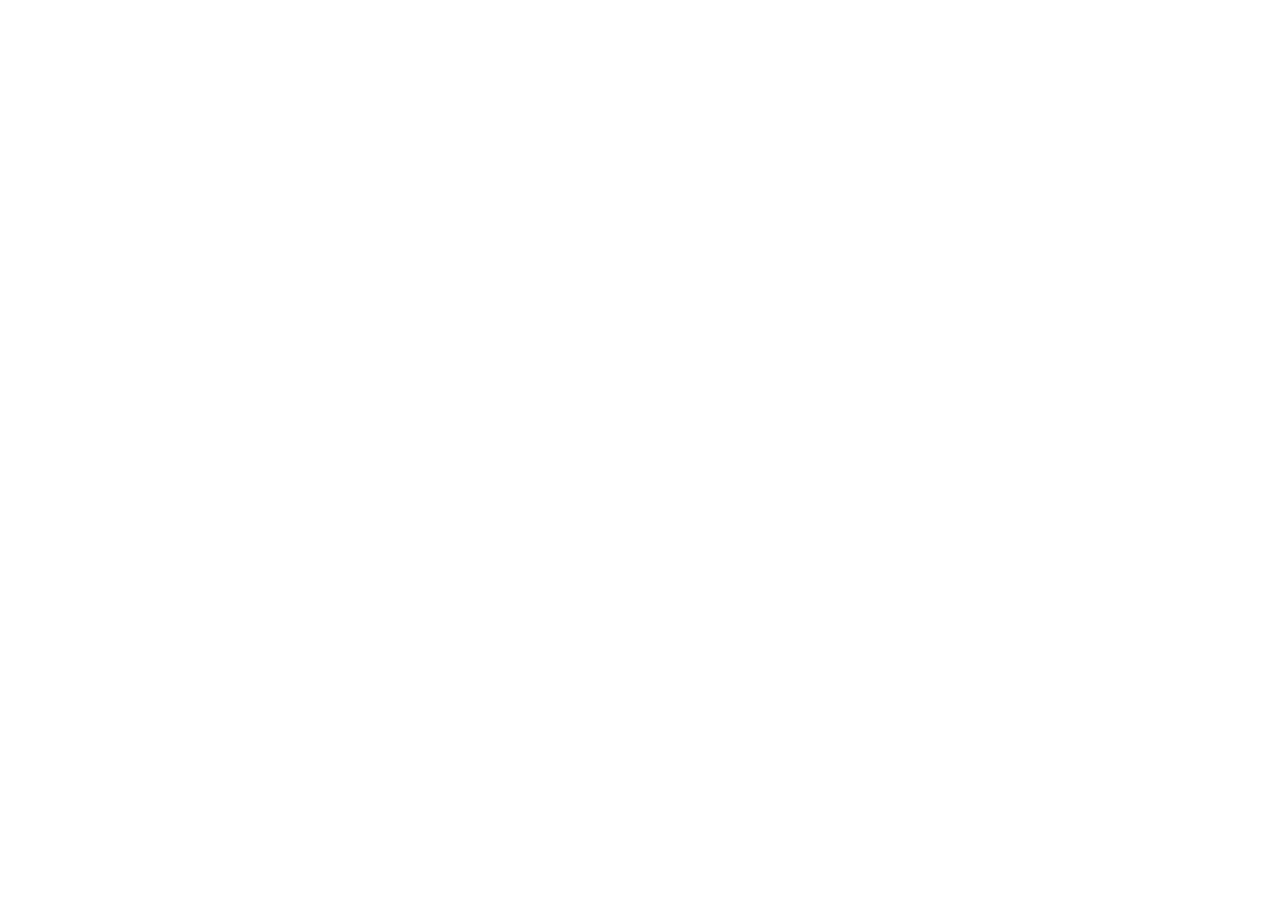
==== about.html @ a8efa4d6 "Init : création du dépôt, arborescence des fichiers et structure HTML de base" ====
<!DOCTYPE html>
<html lang="fr">
    <head>
        <meta charset="UTF-8">
        <meta name="viewport" content="width=device-width, initial-scale=1.0">
        <title>SenegalFutur — A propos</title>
        <!-- Bootstrap 5 via CDN : feuille de style -->
        <link href="https://cdn.jsdelivr.net/npm/bootstrap@5.3.0/dist/css/bootstrap.min.css" rel="stylesheet">
        <link rel="stylesheet" href="css/style.css">
    </head>
    <body>
        <!-- Le contenu de la page sera ajoute ici -->
         
        

        <!-- Bootstrap 5 via CDN : script JavaScript -->
        <script src="https://cdn.jsdelivr.net/npm/bootstrap@5.3.0/dist/js/bootstrap.bundle.min.js"></script>
        <!-- Script JavaScript -->
        <script src="js/main.js"></script>
    </body>
</html>
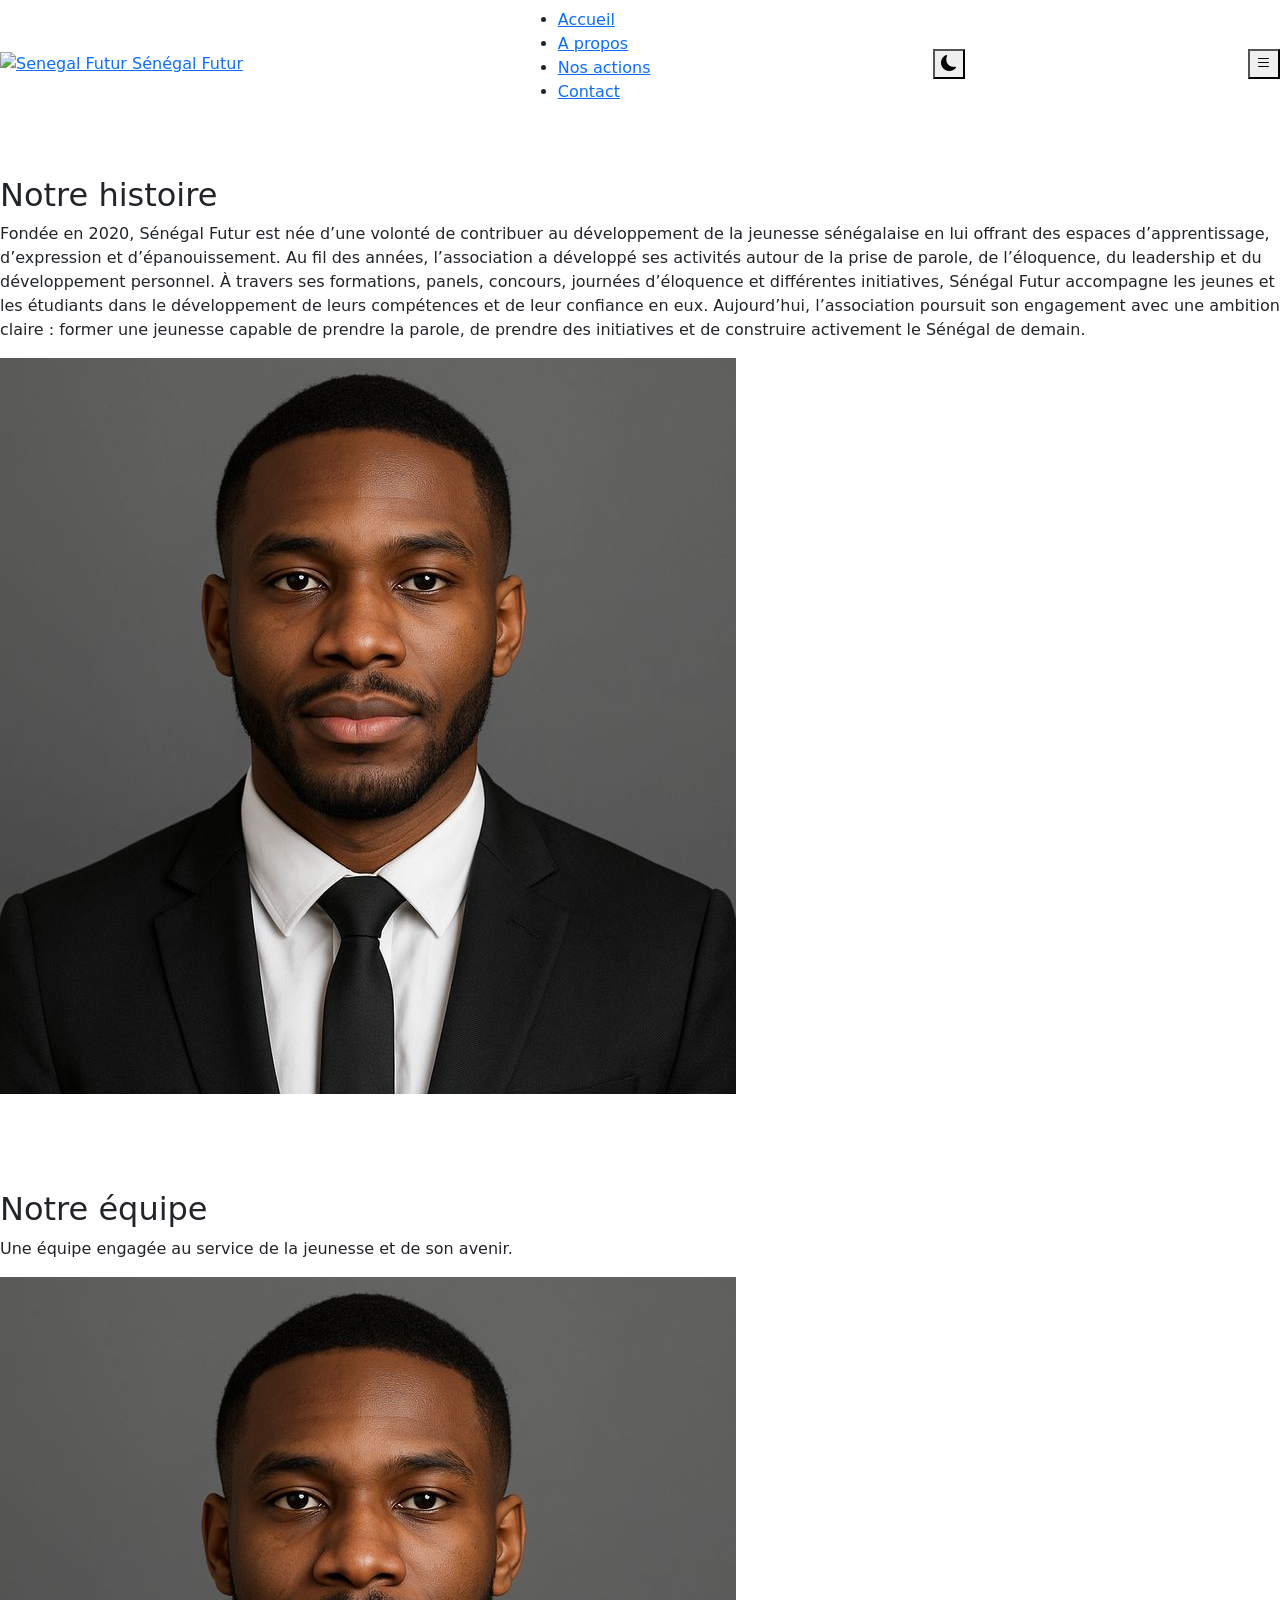
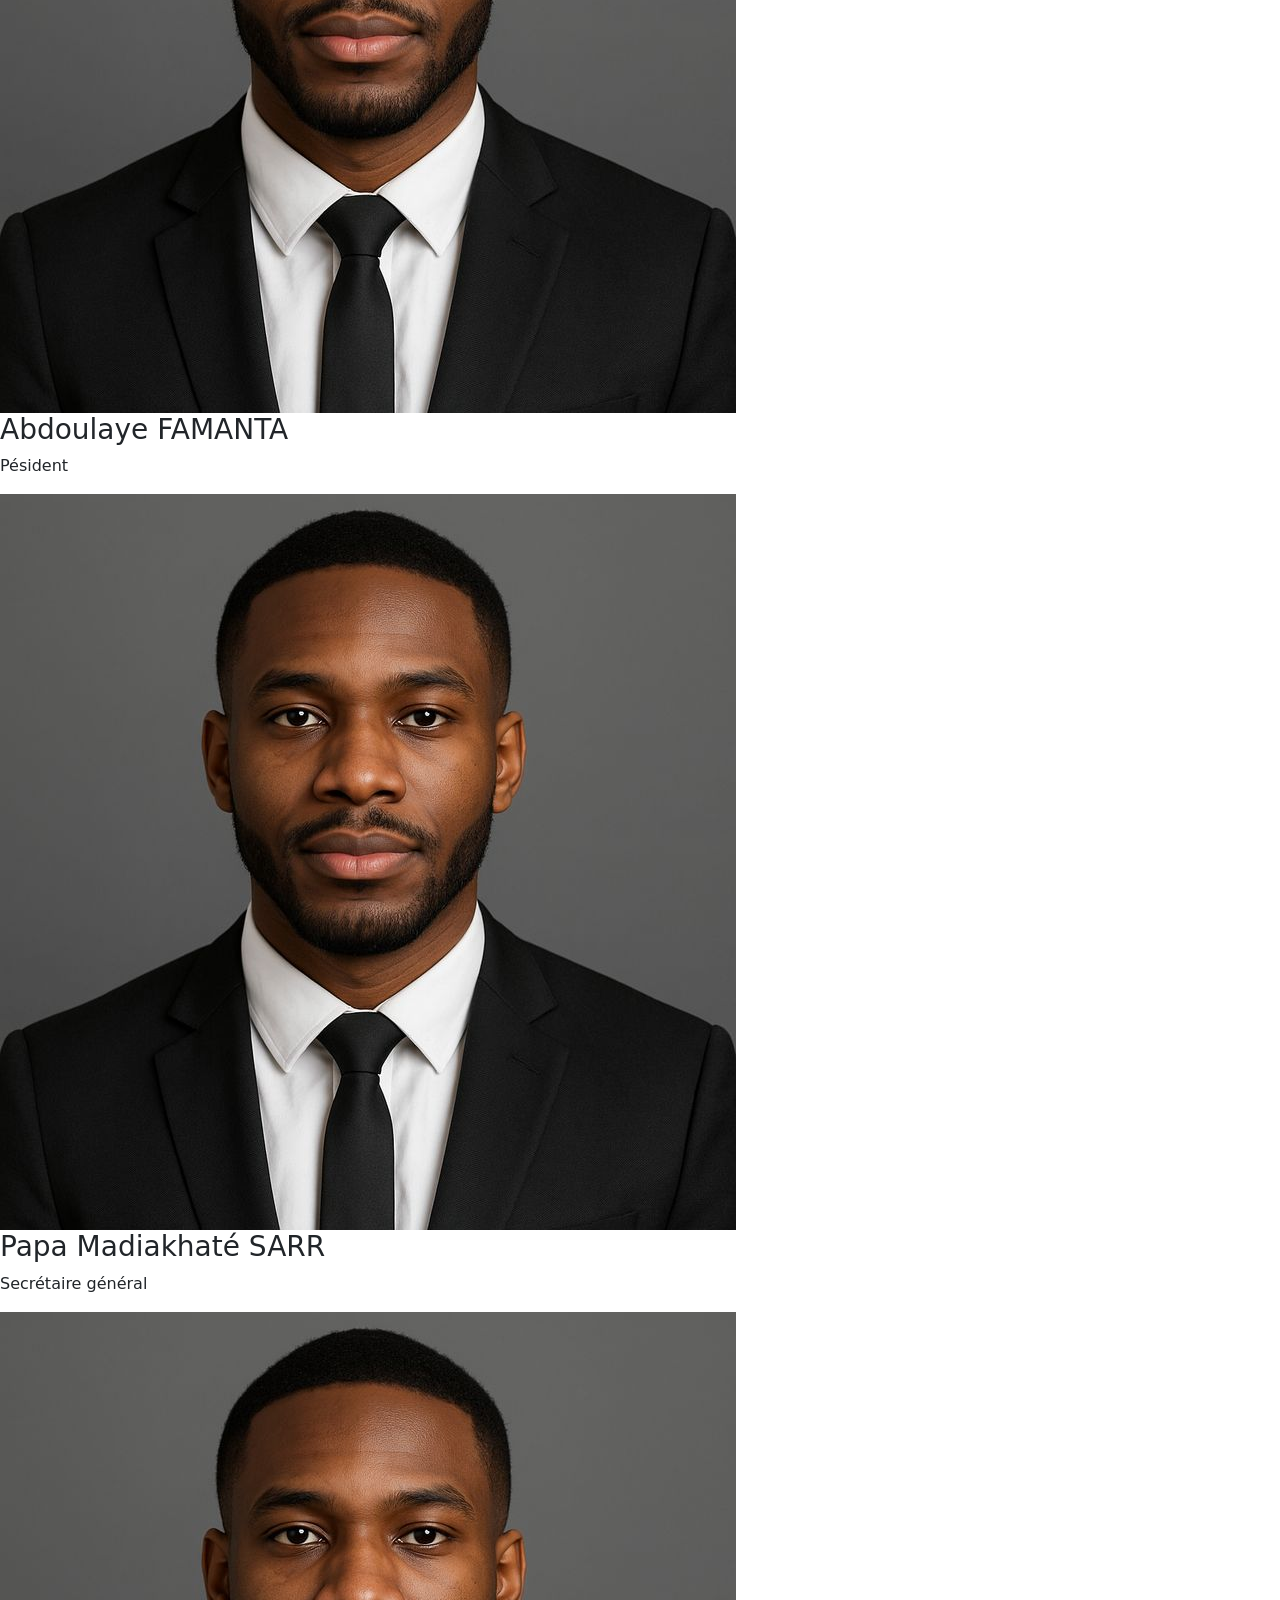
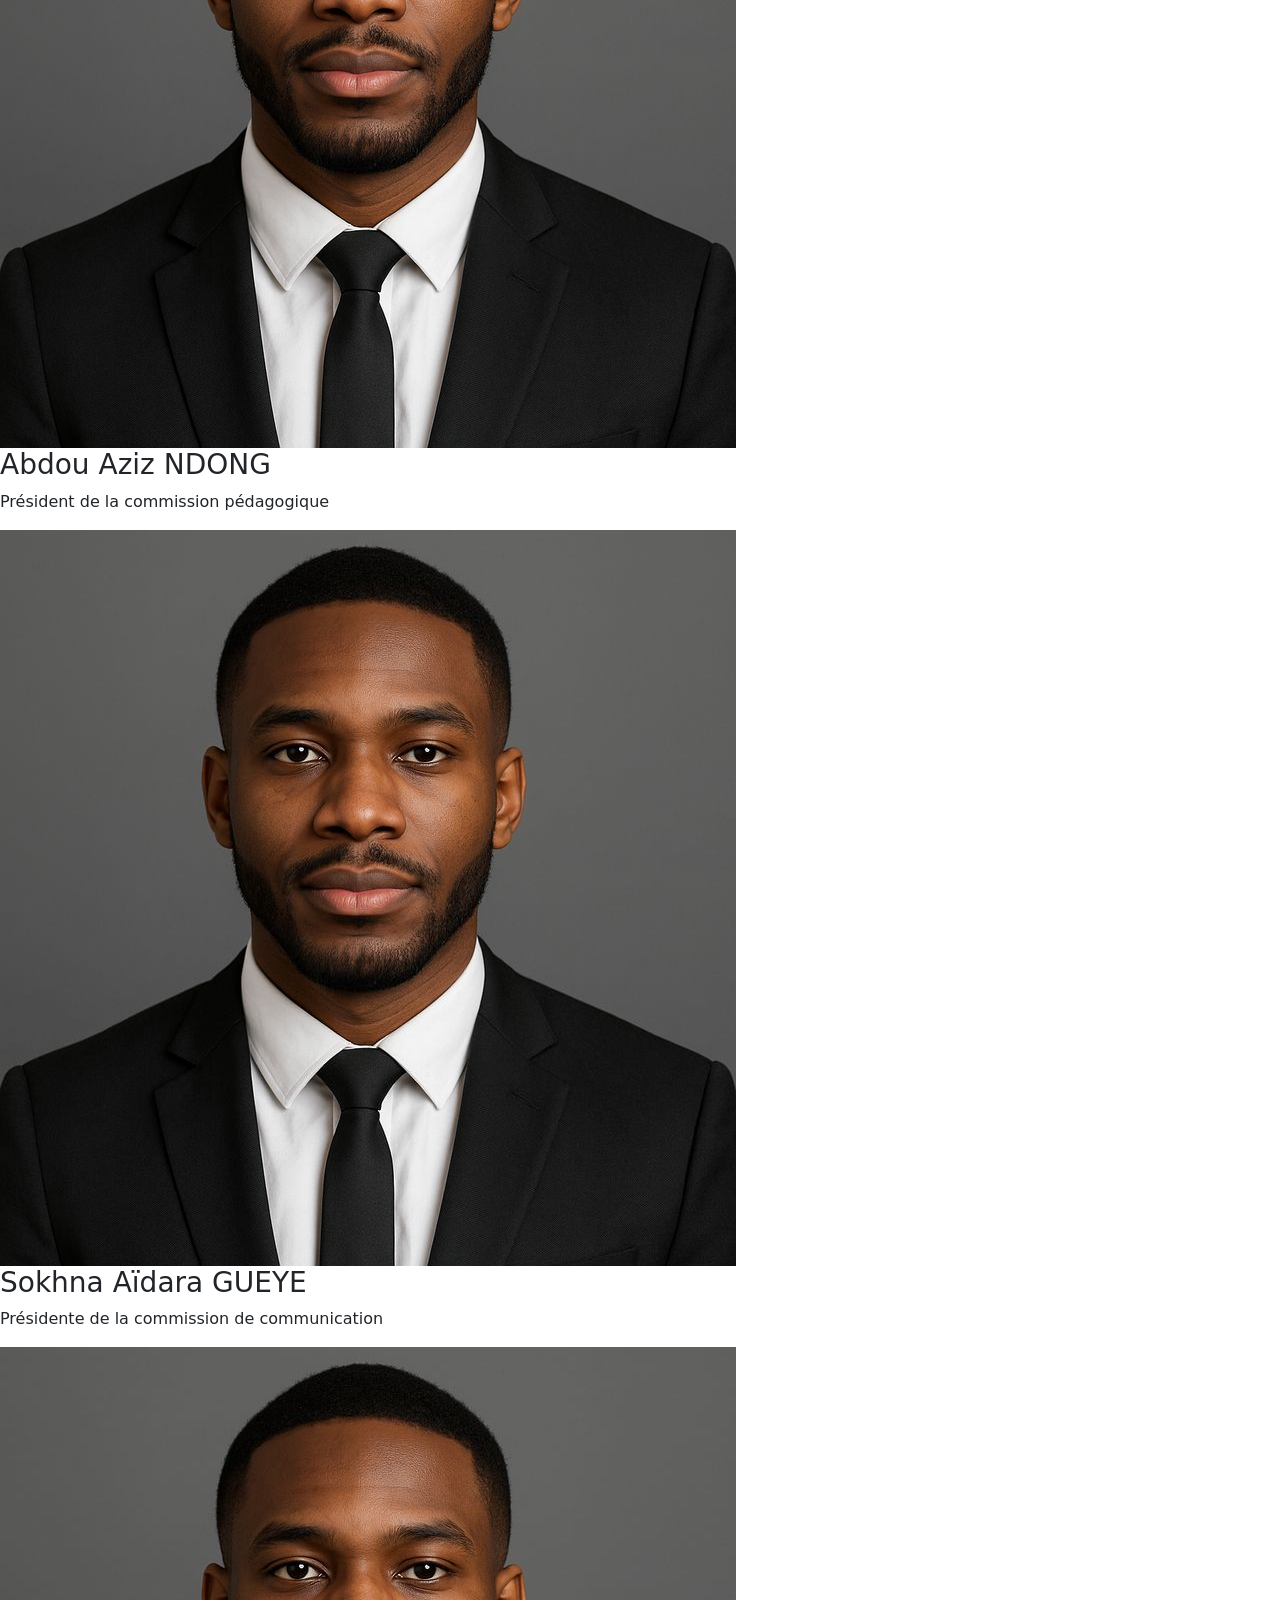
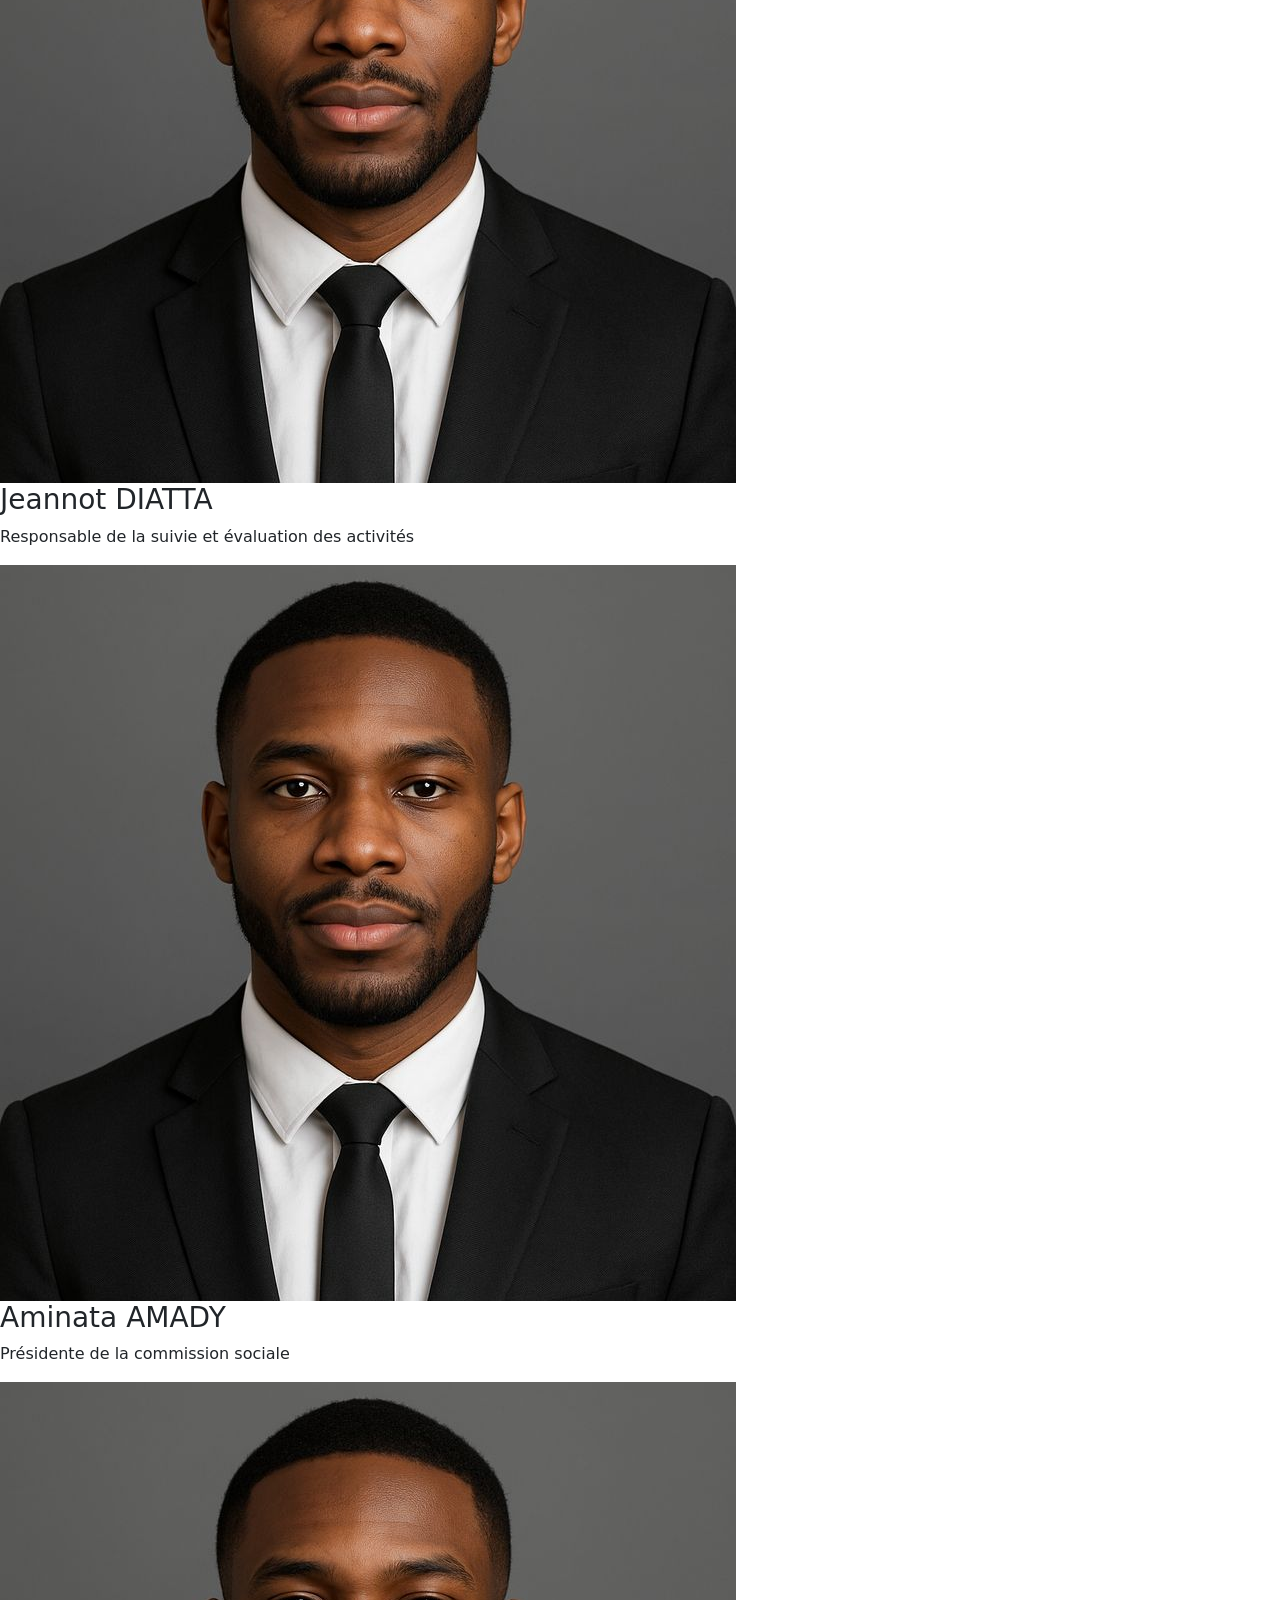
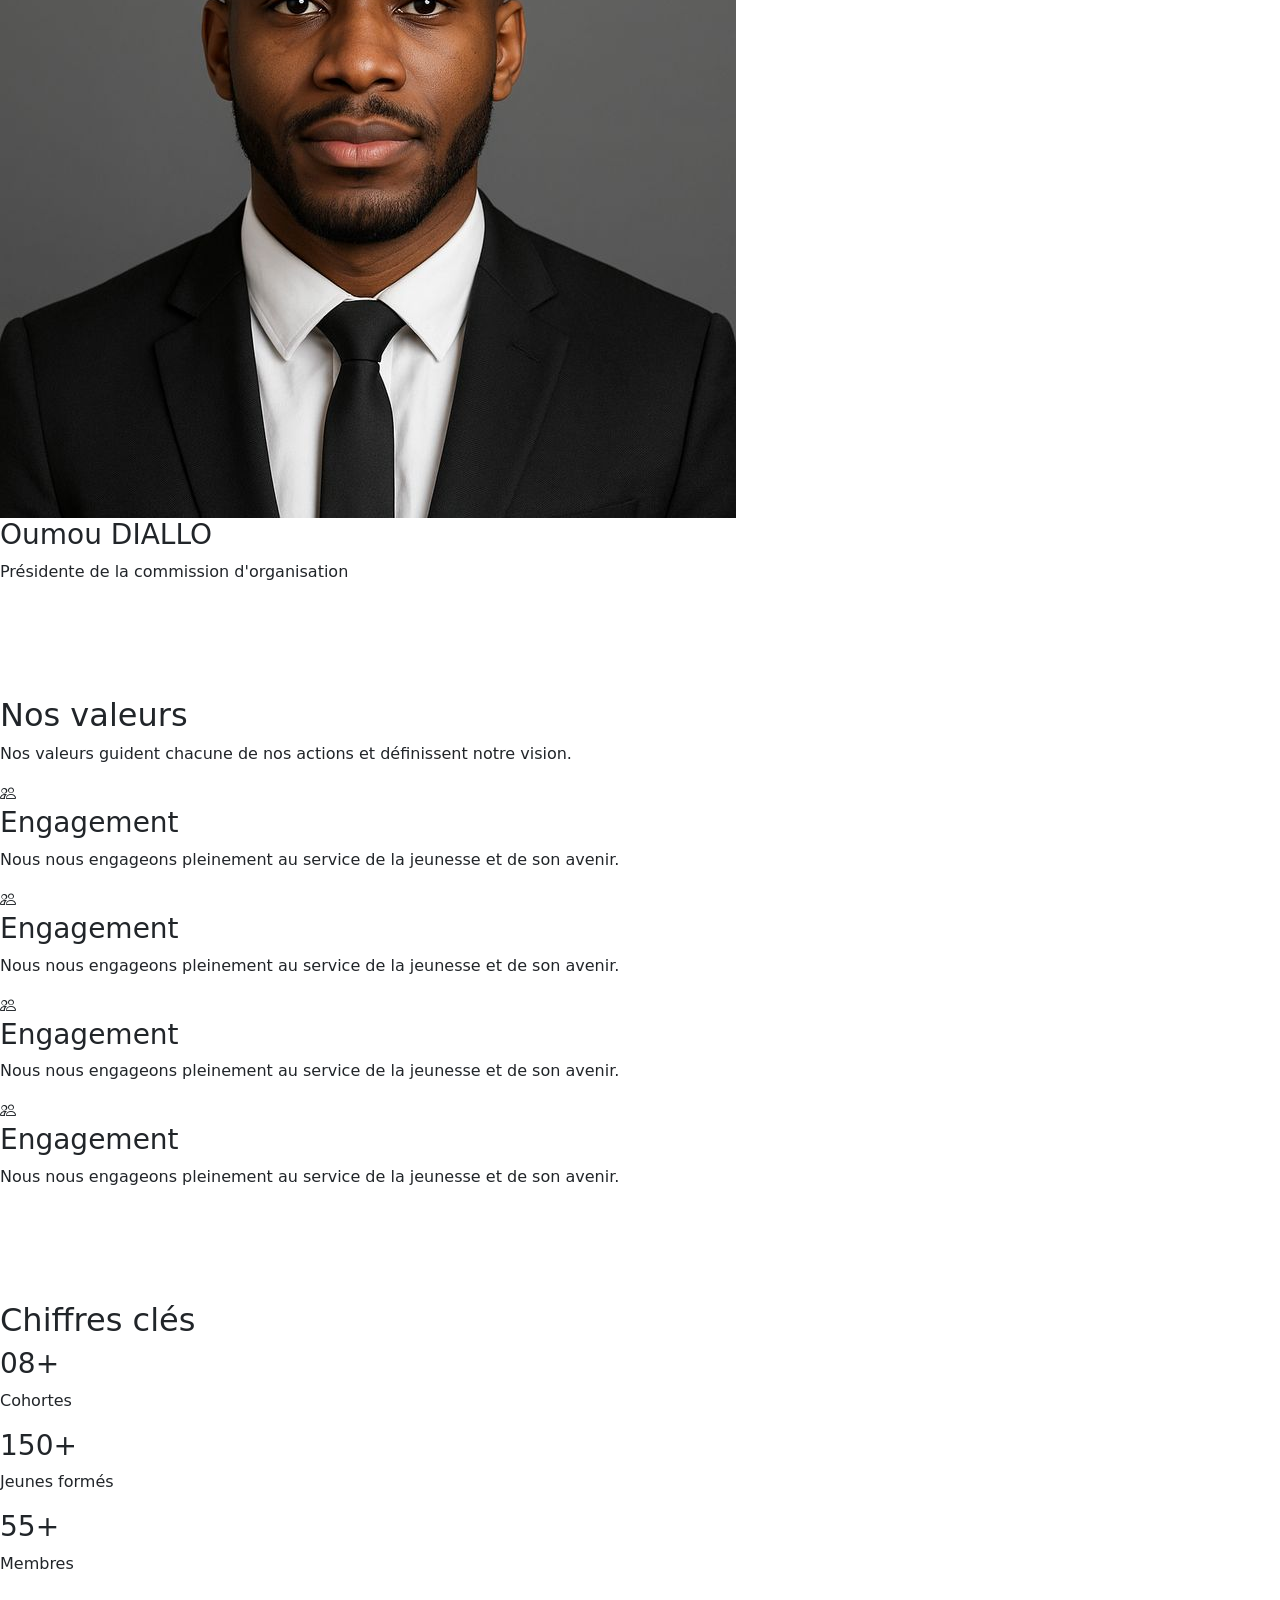
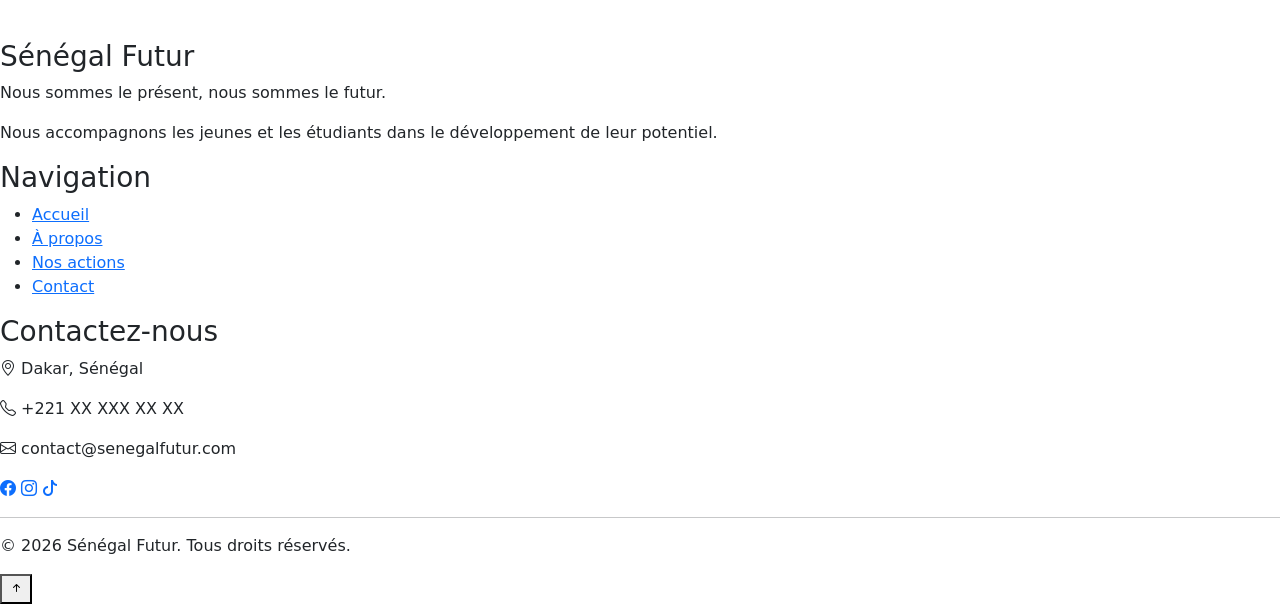
==== commit 2ec12a83: "HTML : structure complète des 5 pages avec sections et contenu texte" ====
--- a/about.html
+++ b/about.html
@@ -6,10 +6,198 @@
         <title>SenegalFutur — A propos</title>
         <!-- Bootstrap 5 via CDN : feuille de style -->
         <link href="https://cdn.jsdelivr.net/npm/bootstrap@5.3.0/dist/css/bootstrap.min.css" rel="stylesheet">
+        <!--Bootstrap icon  -->
+        <link rel="stylesheet" href="https://cdn.jsdelivr.net/npm/bootstrap-icons@1.13.1/font/bootstrap-icons.min.css">
         <link rel="stylesheet" href="css/style.css">
     </head>
     <body>
-        <!-- Le contenu de la page sera ajoute ici -->
+        <header>
+            <nav>
+                <div class="navbar">
+                    <div class="logo">
+                        <a href="index.html">
+                            <img src="images/logo_AfriConnect_Summit-removebg-preview.png" alt="Senegal Futur">
+                            Sénégal Futur
+                        </a>
+                    </div>
+                    <ul class="menu">
+                        <li><a href="index.html">Accueil</a></li>
+                        <li><a href="about.html">A propos</a></li>
+                        <li><a href="actions.html">Nos actions</a></li>
+                        <li><a href="contact.html">Contact</a></li>
+                    </ul>
+                    <button class="btn-dark">
+                        <i class="bi bi-moon-fill"></i>
+                    </button>
+                    <button class="menu-burger">
+                        <i class="bi bi-list"></i>
+                    </button>
+                </div>
+            </nav>
+        </header>
+
+        <main>
+            <!-- Section notre histoire -->
+            <section class="py-5">
+                <div>
+                    <h2>Notre histoire</h2>
+                    <p>
+                        Fondée en 2020, Sénégal Futur est née d’une volonté de contribuer au développement de la jeunesse sénégalaise en lui offrant 
+                        des espaces d’apprentissage, d’expression et d’épanouissement. Au fil des années, l’association a développé ses activités 
+                        autour de la prise de parole, de l’éloquence, du leadership et du développement personnel. À travers ses formations, 
+                        panels, concours, journées d’éloquence et différentes initiatives, Sénégal Futur accompagne les jeunes et les étudiants 
+                        dans le développement de leurs compétences et de leur confiance en eux. Aujourd’hui, l’association poursuit son engagement 
+                        avec une ambition claire : former une jeunesse capable de prendre la parole, de prendre des initiatives et de construire activement le Sénégal de demain.
+                    </p>
+                </div>
+                <div>
+                    <img src="images/koffi_Mensa.jpg" alt="">
+                </div>
+            </section>
+
+
+            <!-- Section Note équipe -->
+            <section class="py-5">
+                <h2>Notre équipe</h2>
+                <p>Une équipe engagée au service de la jeunesse et de son avenir.</p>
+                <div>
+                    <div>
+                        <img src="images/koffi_Mensa.jpg" alt="Abdoulaye Famanta">
+                        <h3>Abdoulaye FAMANTA</h3>
+                        <p>Pésident</p>
+                    </div>
+                    <div>
+                        <img src="images/koffi_Mensa.jpg" alt="Papa Madiakhaté SARR">
+                        <h3>Papa Madiakhaté SARR</h3>
+                        <p>Secrétaire général</p>
+                    </div>
+                    <div>
+                        <img src="images/koffi_Mensa.jpg" alt="Abdou Aziz NDONG">
+                        <h3>Abdou Aziz NDONG</h3>
+                        <p>Président de la commission pédagogique</p>
+                    </div>
+                    <div>
+                        <img src="images/koffi_Mensa.jpg" alt="Sokhna Aïdara GUEYE">
+                        <h3>Sokhna Aïdara GUEYE</h3>
+                        <p>Présidente de la commission de communication</p>
+                    </div>
+                    <div>
+                        <img src="images/koffi_Mensa.jpg" alt="Jeannot DIATTA">
+                        <h3>Jeannot DIATTA</h3>
+                        <p>Responsable de la suivie et évaluation des activités</p>
+                    </div>
+                    <div>
+                        <img src="images/koffi_Mensa.jpg" alt="Aminata AMADY">
+                        <h3>Aminata AMADY</h3>
+                        <p>Présidente de la commission sociale</p>
+                    </div>
+                    <div>
+                        <img src="images/koffi_Mensa.jpg" alt="Oumou DIALLO">
+                        <h3>Oumou DIALLO</h3>
+                        <p>Présidente de la commission d'organisation</p>
+                    </div>
+                </div>
+            </section>
+
+            <!-- Section nos valeurs -->
+            <section class="py-5">
+                <div>
+                    <h2>Nos valeurs</h2>
+                    <p>Nos valeurs guident chacune de nos actions et définissent notre vision.</p>
+                </div>
+
+                <div>
+                    <div>
+                        <i class="bi bi-people"></i>
+                        <h3>Engagement</h3>
+                        <p>Nous nous engageons pleinement au service de la jeunesse et de son avenir.</p>
+                    </div>
+                    <div>
+                        <i class="bi bi-people"></i>
+                        <h3>Engagement</h3>
+                        <p>Nous nous engageons pleinement au service de la jeunesse et de son avenir.</p>
+                    </div>
+                    <div>
+                        <i class="bi bi-people"></i>
+                        <h3>Engagement</h3>
+                        <p>Nous nous engageons pleinement au service de la jeunesse et de son avenir.</p>
+                    </div>
+                    <div>
+                        <i class="bi bi-people"></i>
+                        <h3>Engagement</h3>
+                        <p>Nous nous engageons pleinement au service de la jeunesse et de son avenir.</p>
+                    </div>
+                </div>
+            </section>
+
+            <!-- Section Chiffre clés -->
+            <section class="py-5">
+                <h2>Chiffres clés</h2>
+                <div>
+                    <div>
+                        <h3>08+</h3>
+                        <p>Cohortes</p>
+                    </div>
+                    <div>
+                        <h3>150+</h3>
+                        <p>Jeunes formés</p>
+                    </div>
+                    <div>
+                        <h3>55+</h3>
+                        <p>Membres</p>
+                    </div>
+                </div>
+            </section>
+        </main>
+
+        <footer>
+            <div class="footer-container">
+
+                <div class="footer-column">
+                    <h3>Sénégal Futur</h3>
+                    <p>
+                        Nous sommes le présent, nous sommes le futur.
+                    </p>
+                    <p>
+                        Nous accompagnons les jeunes et les étudiants
+                        dans le développement de leur potentiel.
+                    </p>
+                </div>
+
+                <div class="footer-column">
+                    <h3>Navigation</h3>
+                    <ul>
+                        <li><a href="index.html">Accueil</a></li>
+                        <li><a href="about.html">À propos</a></li>
+                        <li><a href="actions.html">Nos actions</a></li>
+                        <li><a href="contact.html">Contact</a></li>
+                    </ul>
+                </div>
+
+                <div class="footer-column">
+                    <h3>Contactez-nous</h3>
+                    <p><i class="bi bi-geo-alt"></i> Dakar, Sénégal</p>
+                    <p><i class="bi bi-telephone"></i> +221 XX XXX XX XX</p>
+                    <p><i class="bi bi-envelope"></i> contact@senegalfutur.com</p>
+
+                    <div class="social-links">
+                        <a href="#"><i class="bi bi-facebook"></i></a>
+                        <a href="#"><i class="bi bi-instagram"></i></a>
+                        <a href="#"><i class="bi bi-tiktok"></i></a>
+                    </div>
+                </div>
+
+            </div>
+            <hr>
+            <div class="footer-bottom">
+                <p>© 2026 Sénégal Futur. Tous droits réservés.</p>
+            </div>
+
+            <!-- Bouton retour en haut -->
+            <button id="btn-Top">
+                <i class="bi bi-arrow-up-short"></i>
+            </button>
+        </footer>
          
         
 
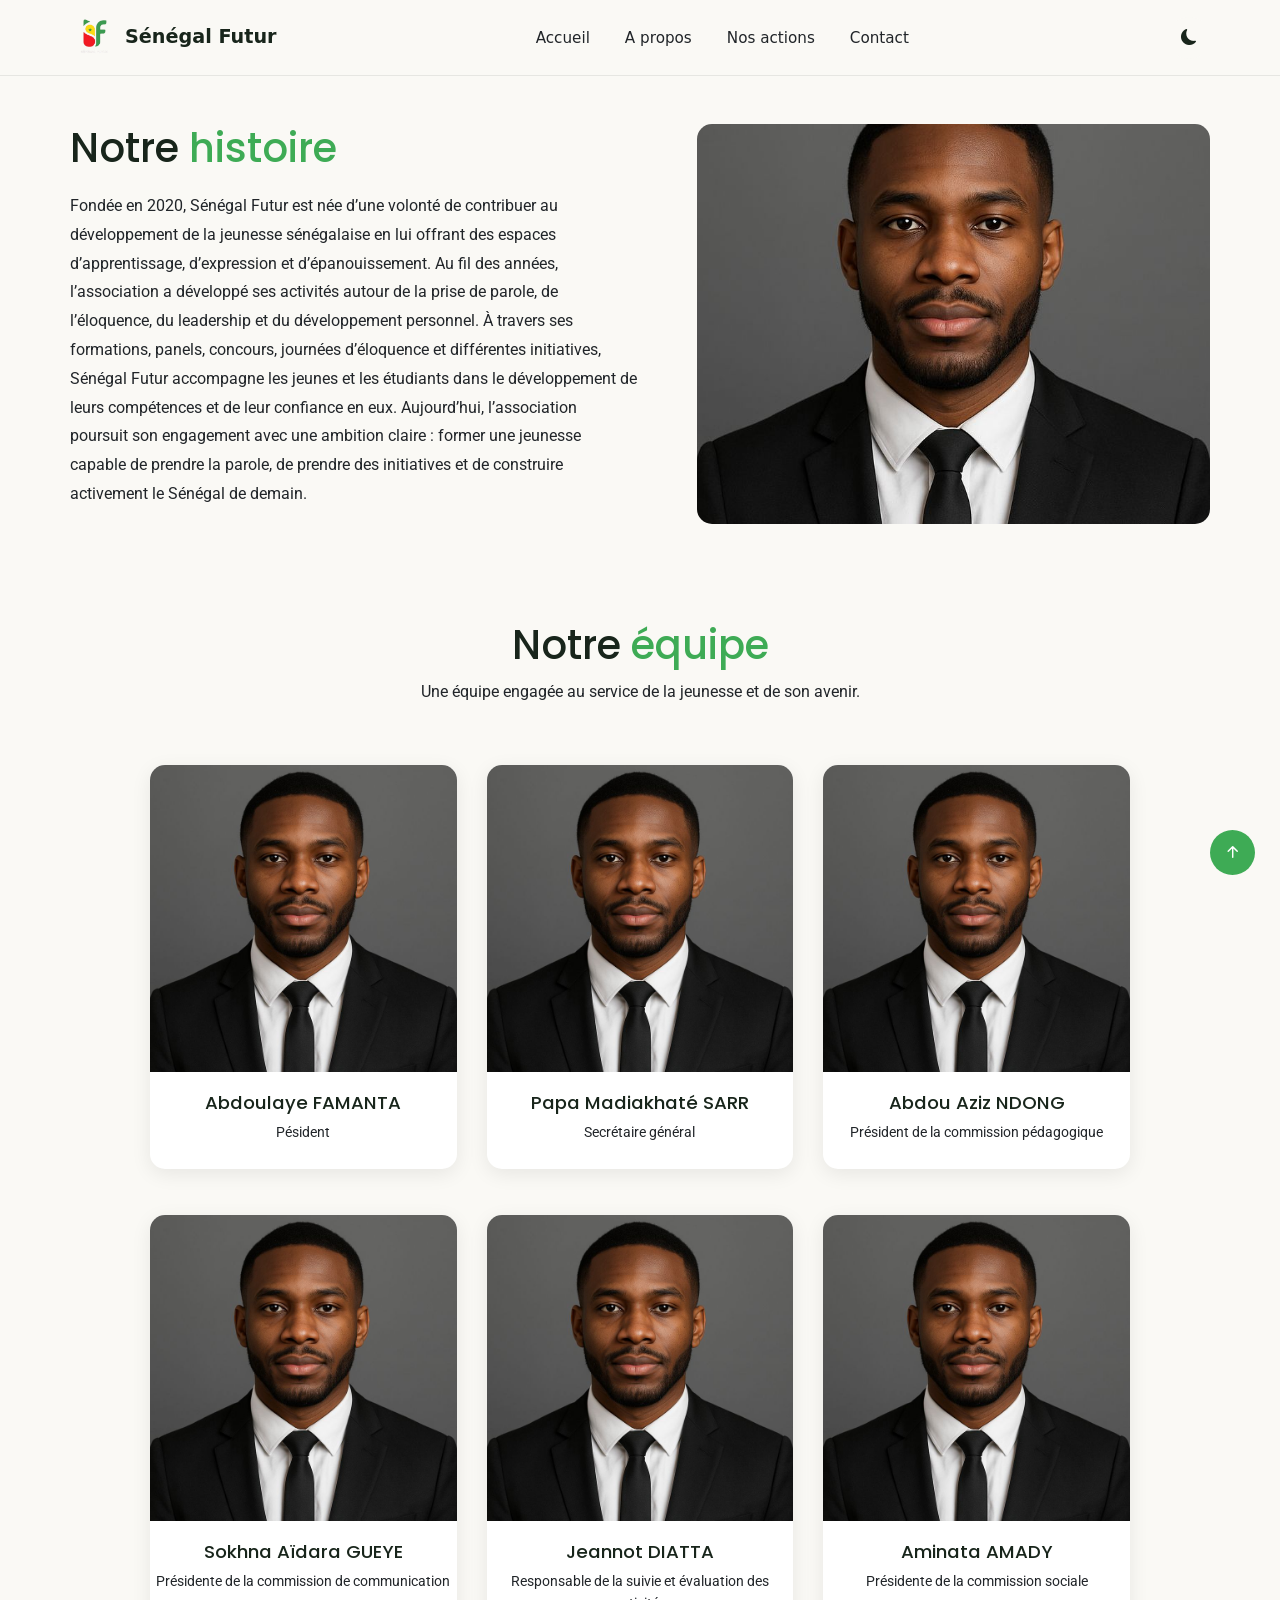
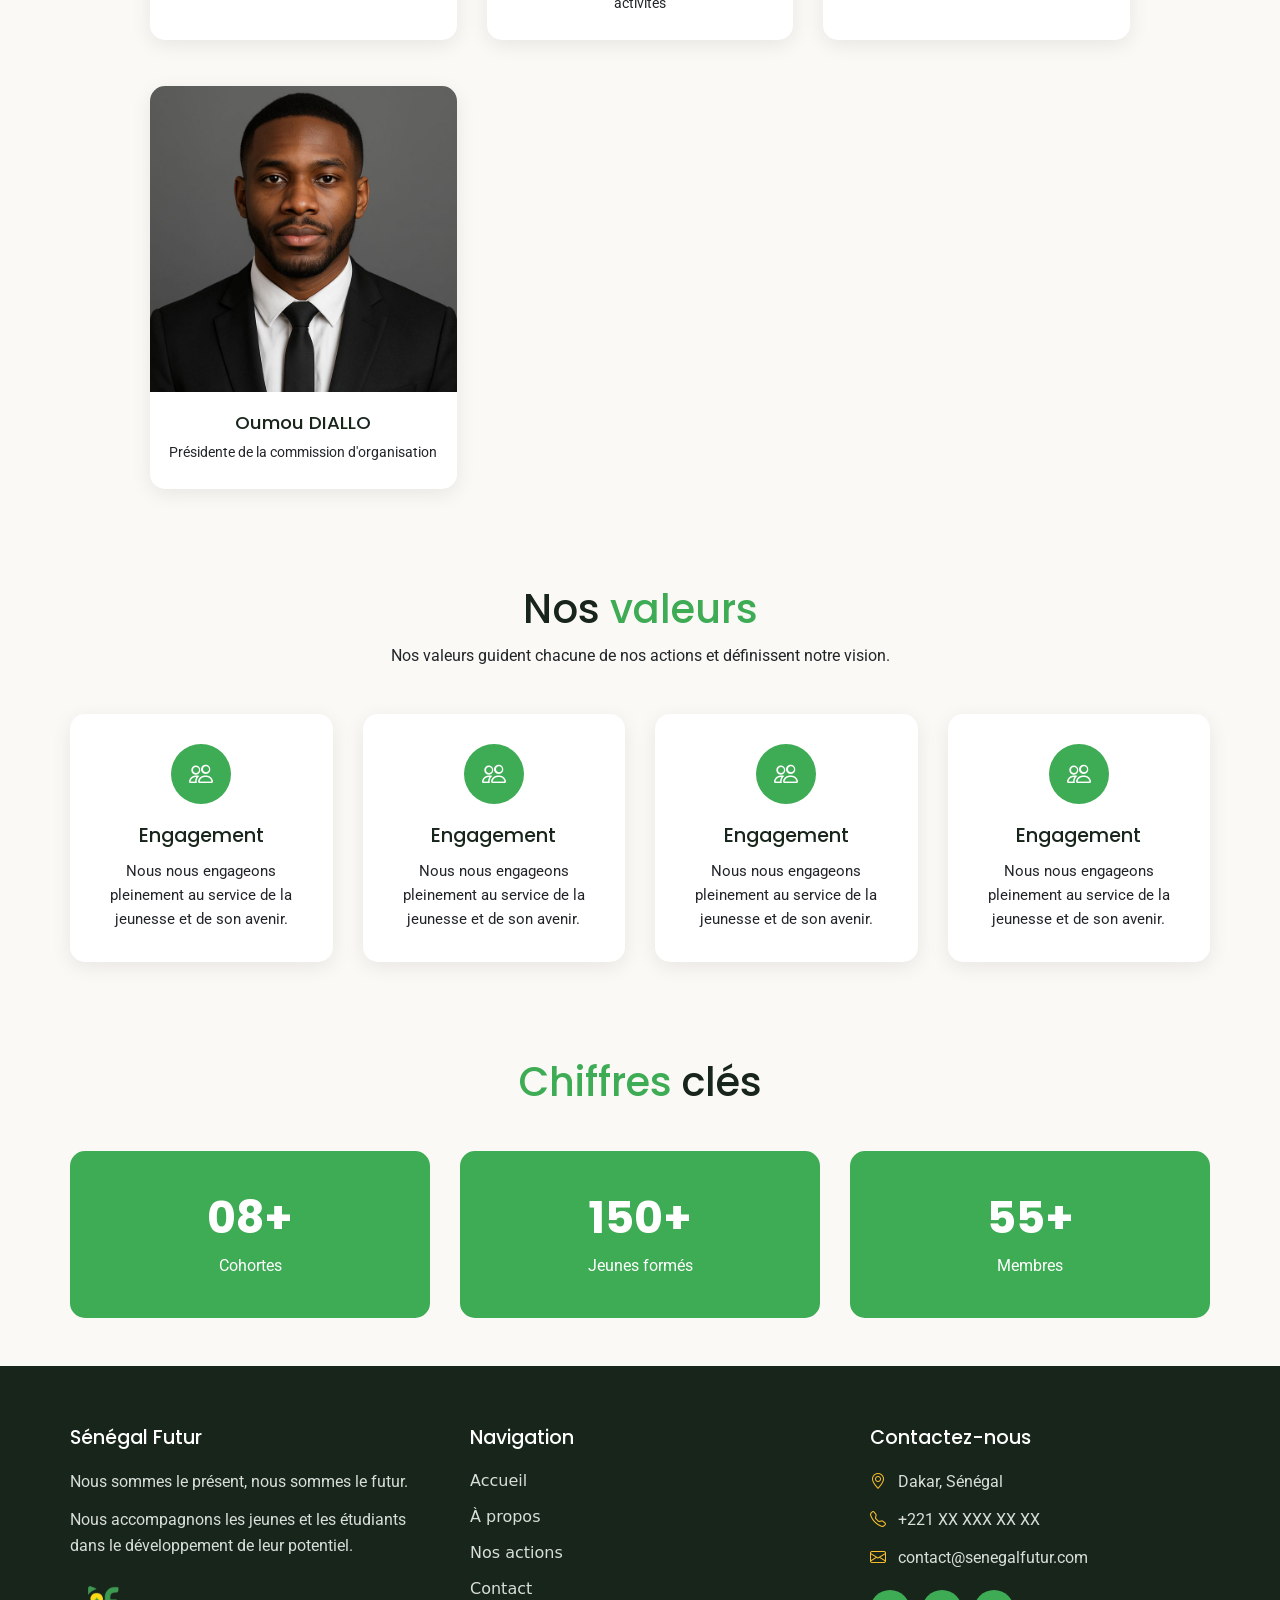
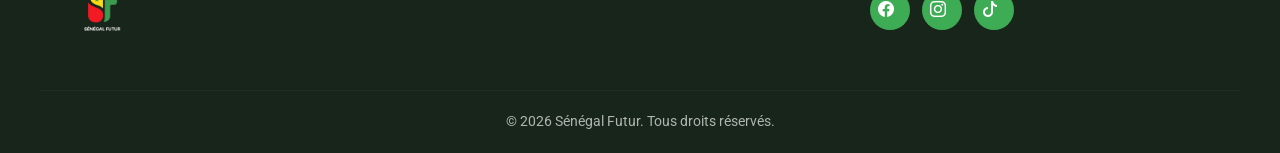
==== commit c97fa672: "CSS : Style complet et responsive (mobile, tablette, desktop)." ====
--- a/about.html
+++ b/about.html
@@ -4,6 +4,11 @@
         <meta charset="UTF-8">
         <meta name="viewport" content="width=device-width, initial-scale=1.0">
         <title>SenegalFutur — A propos</title>
+
+        <!-- Polices -->
+        <link rel="preconnect" href="https://fonts.googleapis.com">
+        <link rel="preconnect" href="https://fonts.gstatic.com" crossorigin>
+        <link href="https://fonts.googleapis.com/css2?family=Poppins:ital,wght@0,100;0,200;0,300;0,400;0,500;0,600;0,700;0,800;0,900;1,100;1,200;1,300;1,400;1,500;1,600;1,700;1,800;1,900&family=Roboto:ital,wght@0,100..900;1,100..900&display=swap" rel="stylesheet">
         <!-- Bootstrap 5 via CDN : feuille de style -->
         <link href="https://cdn.jsdelivr.net/npm/bootstrap@5.3.0/dist/css/bootstrap.min.css" rel="stylesheet">
         <!--Bootstrap icon  -->
@@ -16,7 +21,7 @@
                 <div class="navbar">
                     <div class="logo">
                         <a href="index.html">
-                            <img src="images/logo_AfriConnect_Summit-removebg-preview.png" alt="Senegal Futur">
+                            <img src="images/logo_Senegal_Futur-removebg-preview.png" alt="Senegal Futur">
                             Sénégal Futur
                         </a>
                     </div>
@@ -38,9 +43,9 @@
 
         <main>
             <!-- Section notre histoire -->
-            <section class="py-5">
-                <div>
-                    <h2>Notre histoire</h2>
+            <section class="py-5" id="histoire">
+                <div id="histoire-texte">
+                    <h2>Notre <span class="accent">histoire</span></h2>
                     <p>
                         Fondée en 2020, Sénégal Futur est née d’une volonté de contribuer au développement de la jeunesse sénégalaise en lui offrant 
                         des espaces d’apprentissage, d’expression et d’épanouissement. Au fil des années, l’association a développé ses activités 
@@ -50,48 +55,48 @@
                         avec une ambition claire : former une jeunesse capable de prendre la parole, de prendre des initiatives et de construire activement le Sénégal de demain.
                     </p>
                 </div>
-                <div>
-                    <img src="images/koffi_Mensa.jpg" alt="">
+                <div id="histoire_img">
+                    <img src="images/koffi_Mensa.jpg" alt="Histoire de Sénégal Futur">
                 </div>
             </section>
 
 
             <!-- Section Note équipe -->
-            <section class="py-5">
-                <h2>Notre équipe</h2>
+            <section class="py-5" id="notre-equipe">
+                <h2>Notre <span class="accent">équipe</span></h2>
                 <p>Une équipe engagée au service de la jeunesse et de son avenir.</p>
-                <div>
-                    <div>
+                <div id="equipe-container">
+                    <div class="equipe-child">
                         <img src="images/koffi_Mensa.jpg" alt="Abdoulaye Famanta">
                         <h3>Abdoulaye FAMANTA</h3>
                         <p>Pésident</p>
                     </div>
-                    <div>
+                    <div class="equipe-child">
                         <img src="images/koffi_Mensa.jpg" alt="Papa Madiakhaté SARR">
                         <h3>Papa Madiakhaté SARR</h3>
                         <p>Secrétaire général</p>
                     </div>
-                    <div>
+                    <div class="equipe-child">
                         <img src="images/koffi_Mensa.jpg" alt="Abdou Aziz NDONG">
                         <h3>Abdou Aziz NDONG</h3>
                         <p>Président de la commission pédagogique</p>
                     </div>
-                    <div>
+                    <div class="equipe-child">
                         <img src="images/koffi_Mensa.jpg" alt="Sokhna Aïdara GUEYE">
                         <h3>Sokhna Aïdara GUEYE</h3>
                         <p>Présidente de la commission de communication</p>
                     </div>
-                    <div>
+                    <div class="equipe-child">
                         <img src="images/koffi_Mensa.jpg" alt="Jeannot DIATTA">
                         <h3>Jeannot DIATTA</h3>
                         <p>Responsable de la suivie et évaluation des activités</p>
                     </div>
-                    <div>
+                    <div class="equipe-child">
                         <img src="images/koffi_Mensa.jpg" alt="Aminata AMADY">
                         <h3>Aminata AMADY</h3>
                         <p>Présidente de la commission sociale</p>
                     </div>
-                    <div>
+                    <div class="equipe-child">
                         <img src="images/koffi_Mensa.jpg" alt="Oumou DIALLO">
                         <h3>Oumou DIALLO</h3>
                         <p>Présidente de la commission d'organisation</p>
@@ -100,29 +105,29 @@
             </section>
 
             <!-- Section nos valeurs -->
-            <section class="py-5">
-                <div>
-                    <h2>Nos valeurs</h2>
+            <section class="py-5" id="nos-valeur">
+                <div id="titre-valeur">
+                    <h2>Nos <span class="accent">valeurs</span></h2>
                     <p>Nos valeurs guident chacune de nos actions et définissent notre vision.</p>
                 </div>
 
-                <div>
-                    <div>
-                        <i class="bi bi-people"></i>
-                        <h3>Engagement</h3>
-                        <p>Nous nous engageons pleinement au service de la jeunesse et de son avenir.</p>
-                    </div>
-                    <div>
-                        <i class="bi bi-people"></i>
-                        <h3>Engagement</h3>
-                        <p>Nous nous engageons pleinement au service de la jeunesse et de son avenir.</p>
-                    </div>
-                    <div>
-                        <i class="bi bi-people"></i>
-                        <h3>Engagement</h3>
-                        <p>Nous nous engageons pleinement au service de la jeunesse et de son avenir.</p>
-                    </div>
-                    <div>
+                <div id="valeur-container">
+                    <div class="valeur-child">
+                        <i class="bi bi-people"></i>
+                        <h3>Engagement</h3>
+                        <p>Nous nous engageons pleinement au service de la jeunesse et de son avenir.</p>
+                    </div>
+                    <div class="valeur-child">
+                        <i class="bi bi-people"></i>
+                        <h3>Engagement</h3>
+                        <p>Nous nous engageons pleinement au service de la jeunesse et de son avenir.</p>
+                    </div>
+                    <div class="valeur-child">
+                        <i class="bi bi-people"></i>
+                        <h3>Engagement</h3>
+                        <p>Nous nous engageons pleinement au service de la jeunesse et de son avenir.</p>
+                    </div>
+                    <div class="valeur-child">
                         <i class="bi bi-people"></i>
                         <h3>Engagement</h3>
                         <p>Nous nous engageons pleinement au service de la jeunesse et de son avenir.</p>
@@ -131,18 +136,18 @@
             </section>
 
             <!-- Section Chiffre clés -->
-            <section class="py-5">
-                <h2>Chiffres clés</h2>
-                <div>
-                    <div>
+            <section class="py-5" id="Chiffre-cles">
+                <h2><span class="accent">Chiffres</span> clés</h2>
+                <div id="Chiffre-container">
+                    <div class="Chiffre-child">
                         <h3>08+</h3>
                         <p>Cohortes</p>
                     </div>
-                    <div>
+                    <div class="Chiffre-child">
                         <h3>150+</h3>
                         <p>Jeunes formés</p>
                     </div>
-                    <div>
+                    <div class="Chiffre-child">
                         <h3>55+</h3>
                         <p>Membres</p>
                     </div>
@@ -162,6 +167,7 @@
                         Nous accompagnons les jeunes et les étudiants
                         dans le développement de leur potentiel.
                     </p>
+                    <img src="images/logo_Senegal_Futur-removebg-preview.png" alt="Logo Sénégal Futur">
                 </div>
 
                 <div class="footer-column">
--- a/css/style.css
+++ b/css/style.css
@@ -0,0 +1,1757 @@
+/* ====== Variables ====== */
+:root{
+    /* Couleurs */
+    --primary-color:#3EAB55;        /*Couleur principale*/
+    --secondary-color: #FBC02D;      /*Couleur secondaire*/
+    --background-color:#FAF9F5;      /*Couleur de fond*/
+    --card-color:#FFFFFF;            /*Couleur des cartes*/
+    --text-color: #212529;        /*Couleur paragraphe*/
+    --titre-color: #18251B;
+    --accent-color: #E52D35;
+
+    /* TYPOGRAPHIE */
+    --title-font:"Poppins", sans-serif;
+    --text-font:"Roboto", sans-serif;
+
+    /* ESPACEMENTS */
+    --gap:1rem;  
+
+    /* Border Radius */
+    --radius-md:10px;
+    --radius-lg:20px;
+    --radius-xl:30px;
+}
+
+/* ===== Variables du mode sombre ===== */
+[data-theme="dark"] {
+    --primary-color: #4DBB63;       
+    --secondary-color: #FFD54F;     
+    --background-color: #121814;    
+    --card-color: #1C241F;          
+    --text-color: #D8DED9;          
+    --titre-color: #F5F7F5;         
+    --accent-color: #EF4B52;        
+}
+
+/*==== Reset + base ====*/
+*{
+    margin: 0;
+    padding: 0;
+    box-sizing: border-box;         /* Les bordures et paddings sont inclus dans la taille de l'element */
+}
+body{
+    background-color: var(--background-color);
+}
+h1, h2, h3{
+    font-family: var(--title-font);
+}
+h2, h3{
+    color: var(--titre-color);
+}
+p{
+    font-family: var(--text-font);
+    color: var(--text-color);
+}
+
+/* =========================
+   NAVBAR
+========================= */
+header {
+    position: sticky;   /*permet à  l'élément de rester visible à l’écran lorsqu'on fait défiler la page*/
+    top: 0;
+    z-index: 1000;
+    width: 100%;
+    background-color: var(--background-color);
+    border-bottom: 1px solid rgba(0, 0, 0, 0.08);
+}
+nav {
+    width: 100%;
+}
+.navbar {
+    max-width: 1200px;
+    height: 75px;
+    margin: 0 auto;
+    padding: 0 30px;
+    display: flex;
+    align-items: center;
+    justify-content: space-between;
+}
+.logo a {
+    display: flex;
+    align-items: center;
+    gap: 10px;
+    color: var(--titre-color);
+    text-decoration: none;
+    font-size: 1.2rem;
+    font-weight: 700;
+}
+.accent{
+    color: var(--primary-color);
+}
+.logo img {
+    width: 45px;
+    height: 45px;
+    object-fit: contain;    /* permet à l'image de s'adapter à la taille de son conteneur.*/
+}
+.menu {
+    display: flex;
+    align-items: center;
+    gap: 35px;
+    list-style: none;
+    margin: 0;
+    padding: 0;
+}
+.menu a {
+    position: relative;
+    color: var(--text-color);
+    text-decoration: none;
+    font-size: 0.95rem;
+    font-weight: 500;
+
+    transition: color 0.3s ease;
+}
+/* Effet au survol */
+.menu a::after {    /* pseudo-élément, il crée un élément virtuel (soulignement) */
+    content: "";
+    position: absolute;
+    left: 0;
+    bottom: -8px;
+    width: 0;
+    height: 2px;
+    background-color: var(--primary-color);
+    transition: width 0.3s ease;
+}
+.menu a:hover {
+    color: var(--primary-color);
+}
+.menu a:hover::after {
+    width: 100%;
+}
+.btn-dark {
+    width: 42px;
+    height: 42px;
+    display: flex;
+    align-items: center;
+    justify-content: center;
+    border: none;
+    border-radius: 50%;
+    background-color: var(--background-color);
+    color: var(--titre-color);
+    cursor: pointer;
+    font-size: 1rem;
+    transition: all 0.3s ease;
+}
+.btn-dark:hover {
+    background-color: var(--primary-color);
+    color: white;
+}
+.menu-burger {
+    display: none;  /*Pour cacher l'icone*/
+    width: 42px;
+    height: 42px;
+    align-items: center;
+    justify-content: center;
+    border: none;
+    background: transparent;
+    color: var(--titre-color);
+    font-size: 1.6rem;
+    cursor: pointer;
+}
+
+
+/* ======== Page 1 Accueil ======== */
+/*=== Section Hero ===*/
+#hero-style {
+    min-height: 100vh;
+    max-width: 1200px;
+    margin: 0 auto;
+    padding: 60px 30px;
+    display: flex;
+    align-items: center;
+    justify-content: space-between;
+    gap: 60px;
+}
+#hero-style .titre {
+    flex: 1;    /*permet à l'élément de prendre l'espace disponible restant.*/
+    max-width: 650px;
+}
+#hero-style .badge {
+    display: inline-block;
+    margin-bottom: 20px;
+    padding: 8px 14px;
+    background-color: var(--primary-color) !important;
+    font-size: 0.85rem;
+    font-weight: 600;
+}
+#hero-style h1 {
+    margin: 0 0 20px;
+    color: var(--titre-color);
+    font-size: clamp(2.5rem, 5vw, 4.5rem);  /*La taille s'adapte automatiquement à la largeur de l'écran*/
+    line-height: 1.1;
+    font-weight: 700;
+}
+#hero-style h2 {
+    margin-bottom: 30px;
+    color: var(--text-color);
+    font-size: 1.1rem;
+    line-height: 1.7;
+    font-weight: 400;
+    max-width: 600px;
+}
+#btn-hero {
+    display: flex;
+    align-items: center;
+    gap: 15px;
+    margin-bottom: 45px;
+}
+#btn-hero a {
+    display: inline-block;
+    padding: 13px 22px;
+    border-radius: 6px;
+    text-decoration: none;
+    font-weight: 600;
+    transition: all 0.3s ease;
+}
+/* Premier bouton */
+#btn-hero a:first-child {   /*pseudo classe : 1er enfent*/
+    background-color: var(--primary-color);
+    color: white;
+}
+#btn-hero a:first-child:hover {
+    transform: translateY(-3px);
+}
+/* Deuxième bouton */
+#btn-hero a:last-child {    /*pseudo classe : dernier enfent*/
+    border: 2px solid var(--primary-color);
+    color: var(--primary-color);
+}
+#btn-hero a:last-child:hover {
+    background-color: var(--primary-color);
+    color: white;
+    transform: translateY(-3px);
+}
+#stats {
+    display: flex;
+    align-items: center;
+    gap: 50px;
+}
+#stats div {
+    text-align: left;
+}
+#stats h3 {
+    margin: 0 0 5px;
+    color: var(--primary-color);
+    font-size: 1.8rem;
+    font-weight: 700;
+}
+#stats p {
+    margin: 0;
+    font-size: 0.9rem;
+}
+#hero-style > img {
+    width: 45%;
+    max-width: 500px;
+    height: 550px;
+    object-fit: cover;
+    border-radius: var(--radius-lg);
+}
+
+/*=== Section Notre Mission ===*/
+#mission {
+    max-width: 1200px;
+    margin: 0 auto;
+    padding: 60px 30px;
+    display: flex;
+    align-items: center;
+    justify-content: space-between;
+    gap: 60px;
+}
+#mission > div {
+    flex: 1;    /*permet à l'élément de prendre l'espace disponible restant.*/
+}
+#mission h2 {
+    margin-bottom: 20px;
+    font-size: 2.5rem;
+    font-weight: 700;
+}
+#mission p {
+    margin: 0;
+    font-size: 1rem;
+    line-height: 1.8;
+}
+#mission > img {
+    width: 45%;
+    height: 400px;
+    object-fit: cover;
+    border-radius: 15px;
+}
+
+/*=== Section Pourquoi participer ===*/
+#pourqoui {
+    max-width: 1200px;
+    margin: 0 auto;
+    padding: 60px 30px;
+}
+#pourquoi > h2 {
+    margin-bottom: 40px;
+    text-align: center;
+    font-size: 2.5rem;
+}
+#container-pourquoi {
+    display: flex;
+    gap: 30px;
+    margin: 0 2em;
+}
+#container-pourquoi > div {
+    flex: 1;    /*permet à l'élément de prendre l'espace disponible restant.*/
+    padding: 35px 25px;
+    background-color: var(--card-color);
+    border-radius: 12px;
+    text-align: center;
+    box-shadow: 0 5px 20px rgba(0, 0, 0, 0.08);
+    transition: transform 0.3s ease;
+}
+#container-pourquoi > div:hover {
+    transform: translateY(-8px);
+}
+#container-pourquoi i {
+    display: inline-flex;
+    align-items: center;
+    justify-content: center;
+    width: 60px;
+    height: 60px;
+    margin-bottom: 20px;
+    border-radius: 50%;
+    background-color: var(--primary-color);
+    color: white;
+    font-size: 1.6rem;
+}
+#container-pourquoi h3 {
+    margin-bottom: 12px;
+}
+#container-pourquoi p {
+    margin: 0;
+    line-height: 1.6;
+}
+
+/*=== Section Nos formations ===*/
+#formation {
+    max-width: 1200px;
+    margin: 0 auto;
+    padding: 60px 30px;
+}
+#formation > h2 {
+    margin-bottom: 10px;
+    text-align: center;
+    font-size: 2.5rem;
+}
+#formation > p {
+    margin-bottom: 40px;
+    text-align: center;
+}
+#container-formation {
+    display: grid;
+    grid-template-columns: repeat(2, 1fr);
+    gap: 30px;
+}
+.formation-child {
+    background-color: var(--card-color);
+    border-radius: 15px;
+    overflow: hidden;
+    box-shadow: 0 5px 20px rgba(0, 0, 0, 0.08);
+    transition: transform 0.3s ease, box-shadow 0.3s ease;
+}
+.formation-child:hover {
+    transform: translateY(-8px);
+    box-shadow: 0 10px 25px rgba(0, 0, 0, 0.12);
+}
+.formation-child img {
+    width: 100%;
+    height: 250px;
+    object-fit: cover;
+}
+.formation-child h3,
+.formation-child p,
+.formation-child a {
+    margin-left: 25px;
+    margin-right: 25px;
+}
+.formation-child h3 {
+    margin-top: 25px;
+    margin-bottom: 15px;
+    font-size: 1.4rem;
+}
+.formation-child p {
+    margin-bottom: 20px;
+    line-height: 1.7;
+}
+.formation-child a {
+    display: inline-block;
+    margin-bottom: 25px;
+    padding: 10px 18px;
+    background-color: var(--primary-color);
+    color: white;
+    border-radius: 6px;
+    text-decoration: none;
+    font-weight: 600;
+    transition: all 0.3s ease;
+}
+.formation-child a:hover {
+    background-color: var(--accent-color);
+    transform: translateY(-3px);
+}
+
+/*=== Témoignage ===*/
+#Temoignage {
+    max-width: 1200px;
+    margin: 0 auto;
+    padding: 60px 30px;
+}
+#Temoignage > h2 {
+    margin-bottom: 10px;
+    text-align: center;
+    font-size: 2.5rem;
+}
+#Temoignage > p {
+    max-width: 700px;
+    margin: 0 auto 40px;
+    text-align: center;
+    line-height: 1.6;
+}
+#container-temoignage {
+    display: flex;
+    justify-content: space-between;
+    gap: 30px;
+}
+.Temoignage-child {
+    flex: 1;    /*permet aux cartes de se partager équitablement l'espace disponible.*/
+    padding: 30px;
+    background-color: var(--card-color);
+    border-radius: 15px;
+    box-shadow: 0 5px 20px rgba(0, 0, 0, 0.08);
+    transition: transform 0.3s ease, box-shadow 0.3s ease;
+}
+.Temoignage-child:hover {
+    transform: translateY(-8px);
+    box-shadow: 0 10px 25px rgba(0, 0, 0, 0.12);
+}
+.Temoignage-child > p:first-child {
+    margin-bottom: 20px;
+}
+.Temoignage-child blockquote {
+    margin: 0;
+}
+.Temoignage-child blockquote > p:first-child {
+    margin-bottom: 20px;
+    font-size: 0.95rem;
+    line-height: 1.7;
+    font-style: italic;
+}
+.Temoignage-child h3 {
+    margin-bottom: 5px;
+    font-size: 1.1rem;
+}
+.Temoignage-child blockquote > p:last-child {
+    margin: 0;
+    font-size: 0.85rem;
+}
+
+/*=== Section CTA ===*/
+#CTA {
+    margin: 60px auto;
+    padding: 60px 30px;
+    max-width: 1100px;
+    background-color: var(--primary-color);
+    border-radius: 20px;
+    text-align: center;
+}
+#CTA p {
+    max-width: 750px;
+    margin: 0 auto 30px;
+    color: white;
+    font-size: 1.2rem;
+    line-height: 1.7;
+}
+#CTA a {
+    display: inline-block;
+    padding: 13px 25px;
+    background-color: var(--secondary-color);
+    color: var(--titre-color);
+    border-radius: 6px;
+    text-decoration: none;
+    font-weight: 600;
+    transition: all 0.3s ease;
+}
+#CTA a:hover {
+    transform: translateY(-3px);
+    background-color: white;
+}
+
+/*=== Footer ===*/
+footer {
+    background-color: var(--titre-color);
+    color: white;
+    padding-top: 60px;
+}
+.footer-container {
+    max-width: 1200px;
+    margin: 0 auto;
+    padding: 0 30px 50px;
+    display: flex;
+    justify-content: space-between;
+    gap: 60px;
+}
+.footer-column {
+    flex: 1;
+}
+.footer-column:first-child {
+    max-width: 400px;
+}
+.footer-column h3 {
+    margin-bottom: 20px;
+    color: white;
+    font-size: 1.2rem;
+}
+.footer-column p {
+    margin-bottom: 12px;
+    color: #d8ded9;     /*question : pourquoi couleur hors palette ?*/
+    line-height: 1.6;
+}
+.footer-column img {
+    width: 60px;
+    height: 60px;
+    margin-top: 10px;
+    object-fit: contain;
+}
+.footer-column ul {
+    list-style: none;
+    margin: 0;
+    padding: 0;
+}
+.footer-column ul li {
+    margin-bottom: 12px;
+}
+.footer-column ul li a {
+    color: #d8ded9;
+    text-decoration: none;
+    transition: color 0.3s ease;
+}
+.footer-column ul li a:hover {
+    color: var(--secondary-color);
+}
+.footer-column i {
+    margin-right: 8px;
+    color: var(--secondary-color);
+}
+.social-links {
+    display: flex;
+    gap: 12px;
+    margin-top: 20px;
+}
+.social-links a {
+    width: 40px;
+    height: 40px;
+    display: inline-flex;
+    align-items: center;
+    justify-content: center;
+    border-radius: 50%;
+    background-color: var(--primary-color);
+    text-decoration: none;
+    transition: all 0.3s ease;
+}
+.social-links a i{
+    color: white;
+    transition: all 0.3s ease;
+}
+.social-links a i:hover{
+    color: var(--titre-color);
+}
+.social-links a:hover {
+    background-color: var(--secondary-color);
+    transform: translateY(-3px);
+}
+footer hr {
+    max-width: 1200px;
+    margin: 0 auto;
+    border: none;
+    border-top: 1px solid rgba(255, 255, 255, 0.15);
+}
+.footer-bottom {
+    max-width: 1200px;
+    margin: 0 auto;
+    padding: 20px 30px;
+    text-align: center;
+}
+.footer-bottom p {
+    margin: 0;
+    color: #aeb6b0;
+    font-size: 0.9rem;
+}
+/* BOUTON RETOUR EN HAUT */
+#btn-Top {
+    position: fixed;
+    right: 25px;
+    bottom: 25px;
+    width: 45px;
+    height: 45px;
+    display: flex;
+    align-items: center;
+    justify-content: center;
+    border: none;
+    border-radius: 50%;
+    background-color: var(--primary-color);
+    color: white;
+    font-size: 1.5rem;
+    cursor: pointer;
+    transition: all 0.3s ease;
+}
+#btn-Top:hover {
+    background-color: var(--secondary-color);
+    color: var(--titre-color);
+    transform: translateY(-4px);
+}
+
+
+/*========== Page 2 A propos ==========*/
+/*=== Section hero ===*/
+#histoire {
+    max-width: 1200px;
+    margin: 0 auto;
+    padding: 70px 30px;
+    display: flex;
+    align-items: center;
+    justify-content: space-between;
+    gap: 60px;
+}
+#histoire-texte {
+    flex: 1;    /*Le bloc prend l'espace disponible*/
+}
+#histoire-texte h2 {
+    margin-bottom: 20px;
+    font-size: 2.5rem;
+}
+#histoire-texte p {
+    line-height: 1.8;
+    font-size: 1rem;
+}
+#histoire_img {
+    flex: 0 0 45%;
+}
+#histoire_img img {
+    width: 100%;
+    height: 400px;
+    object-fit: cover;
+    border-radius: 15px;
+    display: block;
+}
+#histoire_img img {
+    transition: transform 0.3s ease;
+}
+#histoire_img img:hover {
+    transform: scale(1.02);
+}
+
+/*=== Section Note équipe ===*/
+#notre-equipe {
+    max-width: 1200px;
+    margin: 0 auto;
+    padding: 70px 30px;
+}
+#notre-equipe > h2 {
+    margin-bottom: 10px;
+    text-align: center;
+    font-size: 2.5rem;
+}
+#notre-equipe > p {
+    max-width: 700px;
+    margin: 0 auto 45px;
+    text-align: center;
+    line-height: 1.6;
+}
+#equipe-container {
+    display: grid;
+    grid-template-columns: repeat(3, 1fr);
+    gap: 30px;
+    margin: 0px 5rem;
+}
+.equipe-child {
+    margin-top: 1rem;
+    padding-bottom: 25px;
+    background-color: var(--card-color);
+    /* border: 1px solid var(--text-color); */
+    border-radius: 15px;
+    text-align: center;
+    box-shadow: 0 5px 20px rgba(0, 0, 0, 0.08);
+    transition: transform 0.3s ease, box-shadow 0.3s ease;
+}
+.equipe-child:hover {
+    transform: translateY(-8px);
+    box-shadow: 0 12px 30px rgba(0, 0, 0, 0.15);
+}
+.equipe-child img {
+    width: 100%;
+    object-fit: cover;
+    border-radius: 15px 15px 0 0;
+    margin-bottom: 20px;
+}
+.equipe-child h3 {
+    margin-bottom: 8px;
+    font-size: 1.15rem;
+}
+.equipe-child p {
+    margin: 0;
+    font-size: 0.9rem;
+    line-height: 1.5;
+}
+
+/*=== Section nos valeurs ===*/
+#nos-valeur {
+    max-width: 1200px;
+    margin: 0 auto;
+    padding: 70px 30px;
+}
+#titre-valeur {
+    text-align: center;
+    margin-bottom: 45px;
+}
+#titre-valeur h2 {
+    margin-bottom: 10px;
+    font-size: 2.5rem;
+}
+#titre-valeur p {
+    line-height: 1.6;
+}
+#valeur-container {
+    display: flex;
+    justify-content: space-between;
+    gap: 30px;
+}
+.valeur-child {
+    flex: 1;
+    padding: 30px 25px;
+    background-color: var(--card-color);
+    border-radius: 15px;
+    text-align: center;
+    box-shadow: 0 5px 20px rgba(0, 0, 0, 0.08);
+    transition: transform 0.3s ease, box-shadow 0.3s ease;
+}
+.valeur-child:hover {
+    transform: translateY(-8px);
+    box-shadow: 0 12px 30px rgba(0, 0, 0, 0.15);
+}
+.valeur-child > i {
+    width: 60px;
+    height: 60px;
+    display: inline-flex;
+    align-items: center;
+    justify-content: center;
+    margin-bottom: 20px;
+    border-radius: 50%;
+    background-color: var(--primary-color);
+    color: white;
+    font-size: 1.5rem;
+}
+.valeur-child h3 {
+    margin-bottom: 12px;
+    font-size: 1.2rem;
+}
+.valeur-child p {
+    margin: 0;
+    line-height: 1.6;
+    font-size: 0.95rem;
+}
+
+/*=== Section Chiffre clés ===*/
+#Chiffre-cles {
+    max-width: 1200px;
+    margin: 0 auto;
+    padding: 70px 30px;
+}
+#Chiffre-cles > h2 {
+    margin-bottom: 45px;
+    text-align: center;
+    font-size: 2.5rem;
+}
+#Chiffre-container {
+    display: grid;
+    grid-template-columns: repeat(3, 1fr);
+    gap: 30px;
+}
+.Chiffre-child {
+    padding: 40px 25px;
+    background-color: var(--primary-color);
+    border-radius: 15px;
+    text-align: center;
+    transition: transform 0.3s ease, box-shadow 0.3s ease;
+}
+.Chiffre-child:hover {
+    transform: translateY(-8px);
+    box-shadow: 0 12px 30px rgba(0, 0, 0, 0.15);
+}
+
+.Chiffre-child h3 {
+    margin-bottom: 10px;
+    color: white;
+    font-size: 2.8rem;
+    font-weight: 700;
+}
+.Chiffre-child p {
+    margin: 0;
+    color: white;
+    font-size: 1rem;
+}
+
+
+/*========== Page 3 : Nos actions ===========*/
+/*=== Section hero ===*/
+#nos-action {
+    padding: 0;
+}
+#hero-action {
+    min-height: 350px;
+    display: flex;
+    flex-direction: column;
+    align-items: center;
+    justify-content: center;
+    padding: 60px 30px;
+    text-align: center;
+    background-image: linear-gradient(rgba(0, 0, 0, 0.55),rgba(0, 0, 0, 0.55)),url("../images/koffi_Mensa.jpg");
+    background-size: cover;
+    background-position: center;
+}
+#hero-action h1 {
+    max-width: 850px;
+    margin-bottom: 20px;
+    color: white;
+    font-size: 3rem;
+    line-height: 1.2;
+}
+#hero-action p {
+    margin: 0;
+    color: white;
+    font-size: 1rem;
+}
+#hero-action p a {
+    color: var(--secondary-color);
+    text-decoration: none;
+    font-weight: 600;
+    transition: color 0.3s ease;
+}
+#hero-action p a:hover {
+    color: white;
+}
+
+/*=== Section Nos formations ===*/
+#nos-formation {
+    max-width: 1200px;
+    margin: 0 auto;
+    padding: 70px 30px;
+}
+#nos-formation > h2 {
+    margin-bottom: 45px;
+    text-align: center;
+    font-size: 2.5rem;
+}
+#formation-container {
+    display: grid;
+    grid-template-columns: repeat(2, 1fr);
+    gap: 30px;
+}
+.nos-formation-child {
+    overflow: hidden;
+    background-color: var(--card-color);
+    border-radius: 15px;
+    box-shadow: 0 5px 20px rgba(0, 0, 0, 0.08);
+    transition: transform 0.3s ease, box-shadow 0.3s ease;
+}
+.nos-formation-child:hover {
+    transform: translateY(-8px);
+    box-shadow: 0 12px 30px rgba(0, 0, 0, 0.15);
+}
+.nos-formation-child img {
+    width: 100%;
+    height: 250px;
+    display: block;
+    object-fit: cover;
+}
+.nos-formation-child h3,
+.nos-formation-child p,
+.nos-formation-child .badge {
+    margin-left: 25px;
+    margin-right: 25px;
+}
+.nos-formation-child h3 {
+    margin-top: 25px;
+    margin-bottom: 12px;
+    font-size: 1.4rem;
+}
+.nos-formation-child p {
+    margin-bottom: 20px;
+    line-height: 1.7;
+}
+.nos-formation-child .badge {
+    display: inline-block;
+    margin-bottom: 25px;
+    padding: 8px 14px;
+    background-color: var(--secondary-color);
+    color: var(--titre-color);
+    border-radius: 20px;
+    font-size: 0.85rem;
+    font-weight: 600;
+}
+
+/*=== Section nos activités ===*/
+#nos-activites {
+    max-width: 1200px;
+    margin: 0 auto;
+    padding: 70px 30px;
+}
+#nos-activites > h2 {
+    margin-bottom: 45px;
+    text-align: center;
+    color: var(--titre-color);
+    font-size: 2.5rem;
+}
+#activite-container {
+    display: grid;
+    grid-template-columns: repeat(3, 1fr);
+    gap: 30px;
+}
+.activite-child {
+    overflow: hidden;
+    background-color: var(--card-color);
+    border-radius: 15px;
+    text-align: center;
+    box-shadow: 0 5px 20px rgba(0, 0, 0, 0.08);
+    transition: transform 0.3s ease, box-shadow 0.3s ease;
+}
+.activite-child:hover {
+    transform: translateY(-8px);
+    box-shadow: 0 12px 30px rgba(0, 0, 0, 0.15);
+}
+.activite-child img {
+    width: 100%;
+    height: 220px;
+    display: block;
+    object-fit: cover;
+}
+.activite-child > i {
+    width: 55px;
+    height: 55px;
+    display: inline-flex;
+    align-items: center;
+    justify-content: center;
+    margin-top: 20px;
+    border-radius: 50%;
+    background-color: var(--primary-color);
+    color: white;
+    font-size: 1.4rem;
+}
+.activite-child h3 {
+    margin: 20px 20px 10px;
+    font-size: 1.2rem;
+}
+.activite-child p {
+    margin: 0 20px 25px;
+    line-height: 1.6;
+    font-size: 0.95rem;
+}
+
+/*=== Section galerie ===*/
+#galerie {
+    max-width: 1200px;
+    margin: 0 auto;
+    padding: 70px 30px;
+}
+#galerie > h2 {
+    margin-bottom: 45px;
+    text-align: center;
+    font-size: 2.5rem;
+}
+#galerie-container {
+    display: flex;
+    flex-wrap: wrap;
+    gap: 20px;
+}
+#galerie-container img {
+    width: calc(33.333% - 14px);
+    height: 250px;
+    object-fit: cover;
+    border-radius: 12px;
+
+    transition: transform 0.3s ease, box-shadow 0.3s ease;
+}
+#galerie-container img:hover {
+    transform: scale(1.03);
+    box-shadow: 0 10px 25px rgba(0, 0, 0, 0.15);
+}
+
+
+/*========== Page 4 : Contact ==========*/
+/*=== Section hero ===*/
+#hero-contact {
+    min-height: 380px;
+    display: flex;
+    align-items: center;
+    justify-content: center;
+    padding: 60px 30px;
+    text-align: center;
+    background-image: linear-gradient(rgba(0, 0, 0, 0.55),rgba(0, 0, 0, 0.55)),url("../images/koffi_Mensa.jpg");
+    background-size: cover;
+    background-position: center;
+}
+#titre-hero-contact {
+    max-width: 850px;
+}
+#titre-hero-contact h1 {
+    margin-bottom: 20px;
+    color: white;
+    font-size: 3rem;
+    line-height: 1.2;
+}
+#titre-hero-contact p {
+    margin-bottom: 15px;
+    color: white;
+    line-height: 1.6;
+}
+#titre-hero-contact p:last-child {
+    margin-top: 25px;
+    margin-bottom: 0;
+}
+#titre-hero-contact p a {
+    color: var(--secondary-color);
+    text-decoration: none;
+    font-weight: 600;
+    transition: color 0.3s ease;
+}
+#titre-hero-contact p a:hover {
+    color: white;
+}
+
+/*=== Section formulaire ===*/
+#formulaire {
+    max-width: 1200px;
+    margin: 0 auto;
+    padding: 70px 30px;
+}
+#form-container {
+    display: flex;
+    align-items: stretch;   /*permet aux éléments flexibles d'avoir avoir la même hauteur que le conteneur.*/
+    justify-content: space-between;
+    gap: 50px;
+}
+/* Colonne gauche : formulaire */
+#form {
+    flex: 1;
+    background-color: var(--card-color);
+    padding: 35px;
+    border-radius: 15px;
+    box-shadow: 0 5px 20px rgba(0, 0, 0, 0.08);
+}
+.div-form {
+    margin-bottom: 20px;
+}
+.div-form label {
+    display: block;
+    margin-bottom: 8px;
+    color: var(--titre-color);
+    font-weight: 600;
+}
+.div-form input,
+.div-form select,
+.div-form textarea {
+    width: 100%;
+    padding: 12px 15px;
+    border: 1px solid #ddd;
+    border-radius: 8px;
+    background-color: var(--background-color);
+    color: var(--text-color);
+    font-family: inherit;
+    font-size: 0.95rem;
+    outline: none;
+    transition: border-color 0.3s ease, box-shadow 0.3s ease;
+}
+.div-form input:focus,
+.div-form select:focus,
+.div-form textarea:focus {
+    border-color: var(--primary-color);
+    box-shadow: 0 0 0 3px rgba(62, 171, 85, 0.12);
+}
+.div-form textarea {
+    resize: vertical;   /*permet à l'utilisateur de redimensionner un le champ uniquement verticalement.*/
+}
+.erreur {
+    display: block;
+    margin-top: 5px;
+    color: var(--accent-color);
+    font-size: 0.90rem;
+}
+#btn-form {
+    width: 100%;
+    padding: 13px 20px;
+    border: none;
+    border-radius: 8px;
+    background-color: var(--primary-color);
+    color: white;
+    font-size: 1rem;
+    font-weight: 600;
+    cursor: pointer;
+    transition: background-color 0.3s ease, transform 0.3s ease;
+}
+#btn-form:hover {
+    background-color: #318c45;
+    transform: translateY(-2px);
+}
+/* Colonne droite : informations */
+#div-contact {
+    flex: 0 0 35%;
+    padding: 35px;
+    background-color: var(--card-color);
+    color: white;
+    border-radius: 15px;
+    display: flex;
+    flex-direction: column;
+    justify-content: center;
+}
+#div-contact h2 {
+    margin-bottom: 30px;
+    /* color: white; */
+    font-size: 2rem;
+}
+#div-contact p {
+    display: flex;
+    align-items: center;
+    margin-bottom: 20px;
+    /* color: white; */
+    line-height: 1.6;
+}
+#div-contact p i {
+    margin-right: 12px;
+    color: var(--secondary-color);
+    font-size: 1.2rem;
+}
+
+/*=== Section FAQ ===*/
+#FAQ {
+    max-width: 900px;
+    margin: 0 auto;
+    padding: 70px 30px;
+}
+#FAQ > h2 {
+    margin-bottom: 40px;
+    text-align: center;
+    font-size: 2.5rem;
+}
+.faq-item {
+    margin-bottom: 15px;
+    border-radius: 10px;
+    background-color: var(--card-color);
+    box-shadow: 0 5px 20px rgba(0, 0, 0, 0.08);
+    overflow: hidden;
+}
+/* On cache la checkbox */
+.faq-item input {
+    display: none;
+}
+/* Question */
+.faq-item label {
+    display: block;
+    position: relative;
+    padding: 20px 50px 20px 20px;
+    color: var(--titre-color);
+    font-weight: 600;
+    cursor: pointer;
+}
+/* Le + */
+.faq-item label::after {
+    content: "+";
+    position: absolute;
+    right: 20px;
+    font-size: 1.5rem;
+    color: var(--primary-color);
+    transition: transform 0.3s ease;
+}
+/* Réponse cachée */
+.faq-content {
+    max-height: 0;
+    overflow: hidden;
+    transition: max-height 0.4s ease;
+}
+.faq-content p {
+    padding: 0 20px 20px;
+    margin: 0;
+    line-height: 1.7;
+}
+/* Quand la question est cochée */
+.faq-item input:checked ~ .faq-content {
+    max-height: 200px;
+}
+/* Le + devient × */
+.faq-item input:checked + label::after {
+    content: "×";
+    transform: rotate(180deg);
+}
+
+/*=== Section iframe ===*/
+#iframe{
+    padding: 5rem 1.5rem;
+    display: flex;
+    justify-content: center;
+}
+iframe{
+    width: 80%;
+    border-radius: 15px;
+}
+
+
+/* ===========================================================
+MEDIA QUERIES — Adaptations selon la taille de l'ecran
+=========================================================== */
+
+    /* ======== Page 1 : ACCUEIL ========= */
+/* --- Mobile : ecrans de 767px et moins --- */
+@media (max-width: 767px){
+    /*=== Navbar ===*/
+    .navbar {
+        padding: 0 15px;
+    }
+    .logo a {
+        font-size: 1.05rem;
+    }
+    .logo img {
+        width: 40px;
+        height: 40px;
+    }
+    .menu {
+        display: none;  /* On cache le menu */
+        flex-direction: column;
+        position: absolute;
+        top: 70px;
+        left: 0;
+        width: 100%;
+        padding: 20px;
+        background-color: var(--card-color);
+    }
+    /* On affiche le burger */
+    .menu-burger {
+        display: block;
+    }
+    .btn-dark {
+        margin-left: auto;
+        margin-right: 10px;
+    }
+
+    /*=== Section Hero ===*/
+    #hero-style {
+        min-height: auto;
+        padding: 50px 20px;
+
+        flex-direction: column;
+        align-items: stretch;
+    }
+    #hero-style .titre {
+        max-width: 100%;
+    }
+    #hero-style h1 {
+        font-size: 2.5rem;
+    }
+    #hero-style h2 {
+        font-size: 1rem;
+    }
+    #btn-hero {
+        flex-direction: column;
+        align-items: stretch;
+        margin-bottom: 35px;
+    }
+    #btn-hero a {
+        text-align: center;
+    }
+    #hero-style .titre > div:last-child {
+        justify-content: space-between;
+        gap: 15px;
+    }
+    #hero-style h3 {
+        font-size: 1.5rem;
+    }
+    #hero-style .titre > div:last-child p {
+        font-size: 0.8rem;
+    }
+    #hero-style > img {
+        width: 100%;
+        height: 350px;
+        max-width: none;
+    }
+
+    /* Section Notre mission ===*/
+    #mission {
+        flex-direction: column;
+        padding: 50px 20px;
+        gap: 35px;
+    }
+    #mission > div {
+        width: 100%;
+    }
+    #mission h2 {
+        /* text-align: center; */
+        font-size: 2rem;
+    }
+    #mission > img {
+        width: 100%;
+        height: 300px;
+    }
+
+    /*=== Pourquoi Participe ===*/
+    #pourquoi {
+        padding: 50px 20px;
+    }
+    #pourquoi > h2 {
+        font-size: 2rem;
+    }
+    #container-pourquoi {
+        flex-direction: column;
+        gap: 20px;
+    }
+    #container-pourquoi > div {
+        width: 100%;
+    }
+
+    /*=== Section Nos formations ===*/
+    #formation {
+        padding: 50px 20px;
+    }
+    #formation > h2 {
+        font-size: 2rem;
+    }
+    #container-formation {
+        grid-template-columns: 1fr;
+    }
+    .formation-child img {
+        height: 220px;
+    }
+
+    /*=== Section temoignage ===*/
+    #Temoignage {
+        padding: 50px 20px;
+    }
+    #Temoignage > h2 {
+        font-size: 2rem;
+    }
+    #container-temoignage {
+        flex-direction: column;
+    }
+    .Temoignage-child {
+        width: 100%;
+    }
+
+    /*=== Section CTA ===*/
+    #CTA {
+        margin: 40px 20px;
+        padding: 45px 15px;
+    }
+    #CTA p {
+        font-size: 1rem;
+    }
+
+    /*=== Footer ===*/
+    .footer-container {
+        flex-direction: column;
+        gap: 40px;
+    }
+    .footer-column {
+        width: 100%;
+    }
+    .footer-column:first-child {
+        max-width: none;
+    }
+}
+/* --- TABLETTE : ecrans compris entre 768px et 1023px --- */
+@media (min-width: 768px) and (max-width: 1023px){
+    .navbar {
+        height: 70px;
+        padding: 0 20px;
+    }
+    .menu {
+        display: none;  /* On cache le menu */
+        flex-direction: column;
+        position: absolute;
+        top: 70px;
+        left: 0;
+        width: 100%;
+        padding: 20px;
+        background-color: var(--card-color);
+    }
+    /* On affiche le burger */
+    .menu-burger {
+        display: block;
+    }
+    .btn-dark {
+        margin-left: auto;
+        margin-right: 10px;
+    }
+
+    /*=== Section Hero ===*/
+    #hero-style {
+        min-height: auto;
+        padding: 50px 20px;
+
+        flex-direction: column;
+        align-items: stretch;
+    }
+    #hero-style .titre {
+        max-width: 80%;
+        margin: 0 auto;
+    }
+    #hero-style h1 {
+        font-size: 2.5rem;
+    }
+    #hero-style h2 {
+        font-size: 1rem;
+    }
+    #btn-hero {
+        flex-direction: column;
+        align-items: stretch;
+        margin-bottom: 35px;
+    }
+    #btn-hero a {
+        text-align: center;
+    }
+    #hero-style .titre > div:last-child {
+        justify-content: space-between;
+        gap: 15px;
+    }
+    #hero-style h3 {
+        font-size: 1.5rem;
+    }
+    #hero-style .titre > div:last-child p {
+        font-size: 0.8rem;
+    }
+    #hero-style > img {
+        width: 50%;
+        height: 450px;
+        max-width: none;
+        margin: 0 auto;
+    }
+
+    /*=== Notre mission ===*/
+    #mission h2{
+        text-align: center;
+    }
+    #mission {
+        flex-direction: column;
+        padding: 50px 20px;
+        gap: 35px;
+    }
+    #mission > div {
+        width: 100%;
+    }
+    #mission h2 {
+        font-size: 2rem;
+    }
+    #mission > img {
+        width: 100%;
+        height: 300px;
+    }
+
+    /*=== Section Pourquoi ===*/
+    #pourquoi {
+        padding: 50px 20px;
+    }
+    #pourquoi > h2 {
+        font-size: 2rem;
+    }
+    #container-pourquoi {
+        flex-direction: column;
+        gap: 20px;
+    }
+    #container-pourquoi > div {
+        width: 100%;
+    }
+
+    /*=== Section Témoignage ===*/
+    #container-temoignage {
+        gap: 20px;
+    }
+
+    .Temoignage-child {
+        padding: 25px;
+    }
+
+    /*=== Section CTA ===*/
+    #CTA {
+        margin: 40px 20px;
+        padding: 45px 20px;
+    }
+
+    #CTA p {
+        font-size: 1rem;
+    }
+
+    /*=== Footer ===*/
+    .footer-container {
+        flex-direction: column;
+        gap: 40px;
+    }
+
+    .footer-column {
+        width: 100%;
+    }
+
+    .footer-column:first-child {
+        max-width: none;
+    }
+}
+
+/* ======== Page 2 : A propos ========= */
+/* --- Mobile : ecrans de 767px et moins --- */
+@media (max-width: 767px){
+    /*=== Section notre histoire ===*/
+    #histoire {
+        flex-direction: column;
+        gap: 40px;
+        padding: 50px 20px;
+    }
+    #histoire-texte {
+        width: 100%;
+    }
+    #histoire-texte h2 {
+        font-size: 2rem;
+    }
+    #histoire_img {
+        width: 100%;
+    }
+    #histoire_img img {
+        height: 350px;
+    }
+
+    /*=== Section notre equipe ===*/
+    #notre-equipe {
+        padding: 50px 20px;
+    }
+    #notre-equipe > h2 {
+        font-size: 2rem;
+    }
+    #equipe-container {
+        grid-template-columns: 1fr;
+        gap: 25px;
+        margin: 0;
+    }
+
+    /*=== Section nos valeurs ===*/
+    #nos-valeur {
+        padding: 50px 20px;
+    }
+    #titre-valeur h2 {
+        font-size: 2rem;
+    }
+    #valeur-container {
+        flex-direction: column;
+        gap: 25px;
+    }
+    .valeur-child {
+        width: 100%;
+    }
+
+    /*=== Section Chiffre clés ===*/
+    #Chiffre-cles {
+        padding: 50px 20px;
+    }
+    #Chiffre-cles > h2 {
+        font-size: 2rem;
+    }
+    #Chiffre-container {
+        grid-template-columns: 1fr;
+        gap: 20px;
+    }
+    .Chiffre-child h3 {
+        font-size: 2.4rem;
+    }
+}
+
+/* --- TABLETTE : ecrans compris entre 768px et 1023px --- */
+@media (min-width: 768px) and (max-width: 1023px){
+    /*=== Section notre histoire ===*/
+    #histoire {
+        flex-direction: column;
+        gap: 40px;
+        padding: 50px 20px;
+    }
+    #histoire-texte h2 {
+        font-size: 2rem;
+    }
+    #histoire_img {
+        width: 100%;
+    }
+    #histoire_img img {
+        height: 350px;
+    }
+
+    /* === Section notre equipe ===*/
+    #equipe-container {
+        grid-template-columns: repeat(2, 1fr);
+        gap: 25px;
+        margin: 0;
+    }
+
+    /*=== Section nos valeurs===*/
+    #valeur-container {
+        flex-wrap: wrap;
+    }
+    .valeur-child {
+        flex: 0 0 calc(50% - 15px);
+    }
+
+    /*=== Section Chiffre clés ===*/
+    #Chiffre-container {
+        grid-template-columns: repeat(2, 1fr);
+    }
+}
+
+/* ======== Page 3 : Nos Actions ========= */
+/* --- Mobile : ecrans de 767px et moins --- */
+@media (max-width: 767px){
+    /*=== Section hero ===*/
+    #hero-action {
+        min-height: 280px;
+        padding: 40px 15px;
+    }
+    #hero-action h1 {
+        font-size: 1.9rem;
+    }
+    #hero-action p {
+        font-size: 0.9rem;
+    }
+
+    /*=== Section nos formations ===*/
+    #formation-container {
+        grid-template-columns: 1fr;
+    }
+
+    /*=== Section nos activités ===*/
+    #nos-activites {
+        padding: 50px 20px;
+    }
+    #nos-activites > h2 {
+        font-size: 2rem;
+        margin-bottom: 35px;
+    }
+    #activite-container {
+        grid-template-columns: 1fr;
+        gap: 25px;
+    }
+    .activite-child img {
+        height: 230px;
+    }
+
+    /*=== Section galerie ===*/
+    #galerie {
+        padding: 50px 20px;
+    }
+    #galerie > h2 {
+        font-size: 2rem;
+        margin-bottom: 35px;
+    }
+    #galerie-container {
+        gap: 20px;
+    }
+    #galerie-container img {
+        width: 100%;
+        height: 230px;
+    }
+}
+
+/* --- TABLETTE : ecrans compris entre 768px et 1023px --- */
+@media (min-width: 768px) and (max-width: 1023px){
+    /*=== Section nos formations ===*/
+    #formation-container {
+        grid-template-columns: 1fr;
+    }
+
+    /*=== Section nos activités ===*/
+    #activite-container {
+        grid-template-columns: repeat(2, 1fr);
+    }
+
+    /*=== Section galerie ===*/
+    #galerie {
+        padding: 60px 25px;
+    }
+    #galerie-container img {
+        width: calc(50% - 10px);
+        height: 220px;
+    }
+}
+
+/* ======== Page 5 : Contact ========= */
+/* --- Mobile : ecrans de 767px et moins --- */
+@media (max-width: 767px){
+    /*=== Section hero ===*/
+    #hero-contact {
+        min-height: 330px;
+        padding: 50px 20px;
+    }
+    #titre-hero-contact h1 {
+        font-size: 2.3rem;
+    }
+
+    /*=== Section formulaire ===*/
+    #formulaire {
+        padding: 50px 20px;
+    }
+    #form-container {
+        flex-direction: column;
+        gap: 25px;
+    }
+    #form {
+        width: 100%;
+        padding: 25px 20px;
+    }
+    #div-contact {
+        width: 100%;
+        padding: 30px 25px;
+    }
+    #div-contact h2 {
+        font-size: 1.7rem;
+    }
+
+    /*=== Section FAQ ===*/
+    #FAQ {
+        padding: 50px 20px;
+    }
+    #FAQ > h2 {
+        font-size: 2rem;
+    }
+    .faq-item label {
+        padding: 18px 45px 18px 15px;
+        font-size: 0.95rem;
+    }
+    .faq-content p {
+        padding: 0 15px 18px;
+        font-size: 0.95rem;
+    }
+
+    /*=== Section iframe ===*/
+    #iframe{
+        padding: 50px 20px;
+    }
+    iframe{
+        width: 100%;
+    }
+}
+/* --- TABLETTE : ecrans compris entre 768px et 1023px --- */
+@media (min-width: 768px) and (max-width: 1023px){
+    #form-container {
+        gap: 30px;
+    }
+
+    #div-contact {
+        flex: 0 0 32%;
+    }
+
+    /*=== Section iframe ===*/
+    #iframe{
+        padding: 50px 20px;
+    }
+    iframe{
+        width: 100%;
+    }
+}
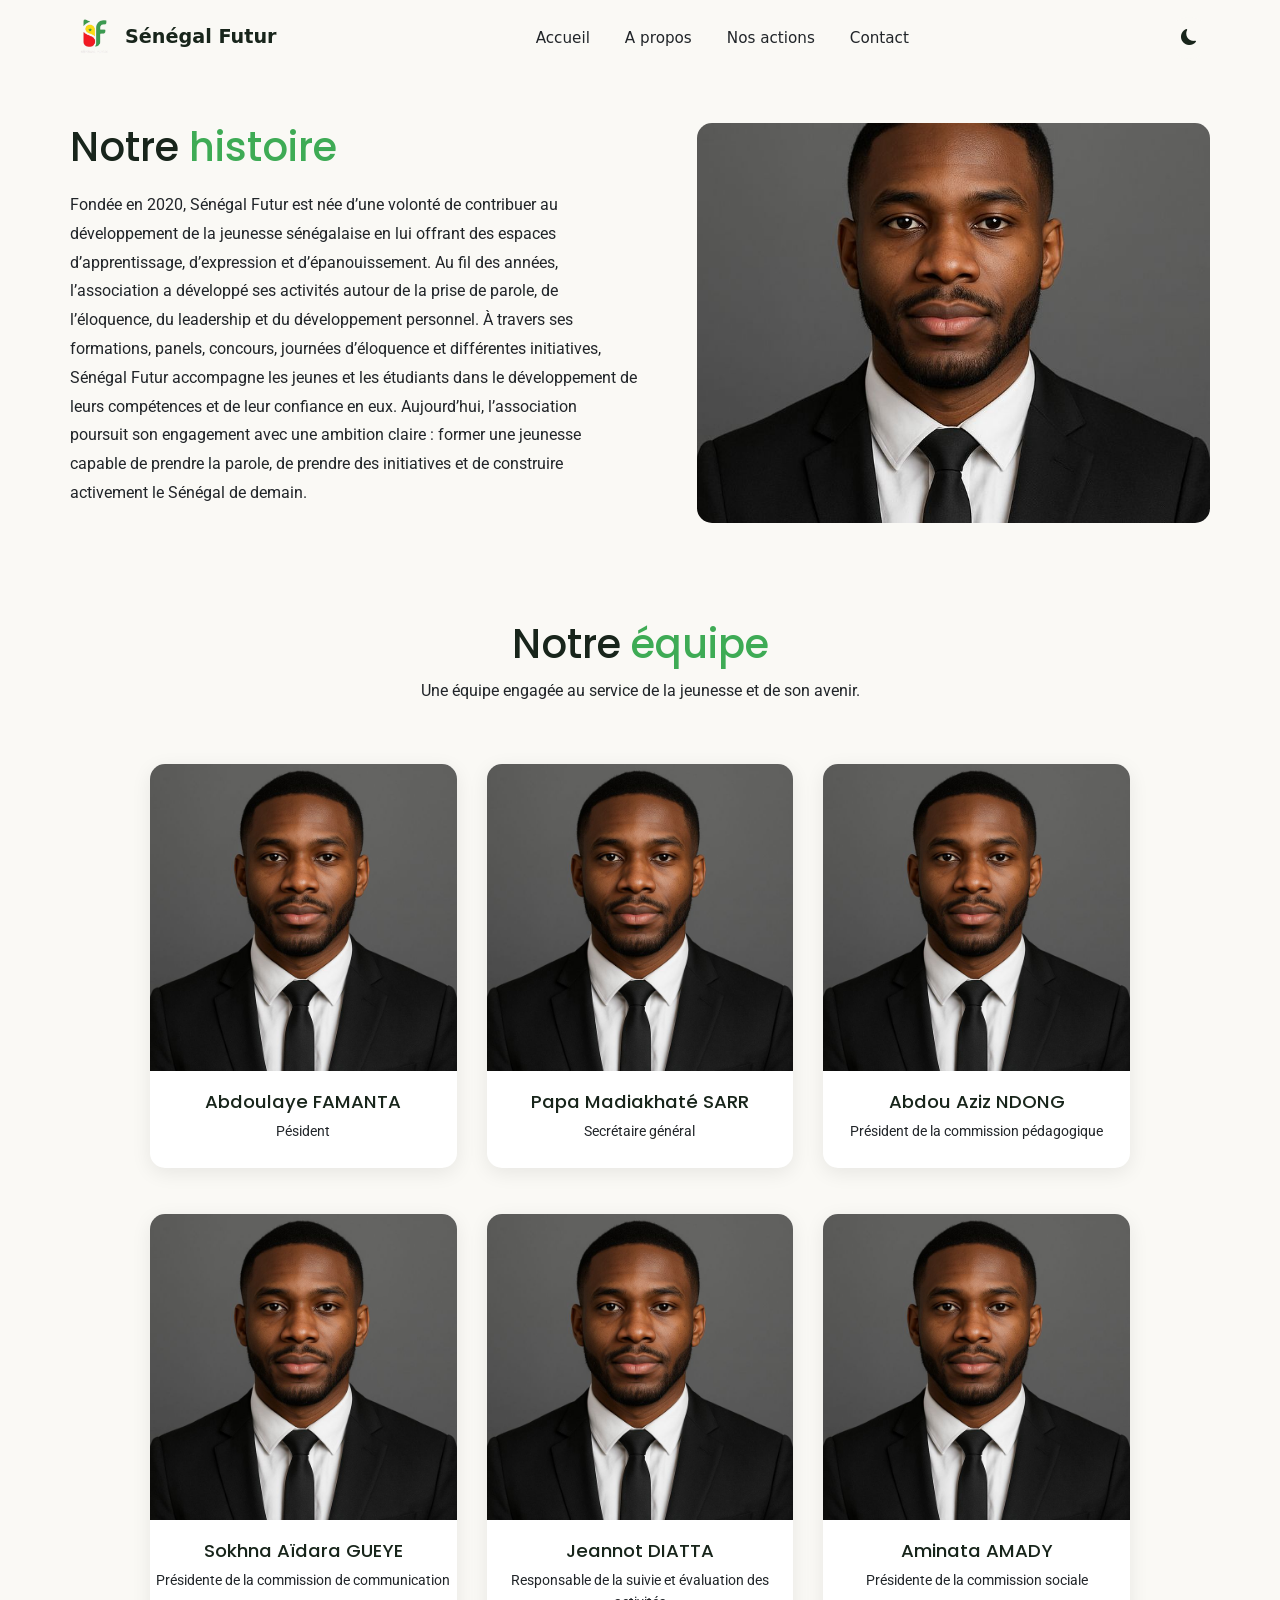
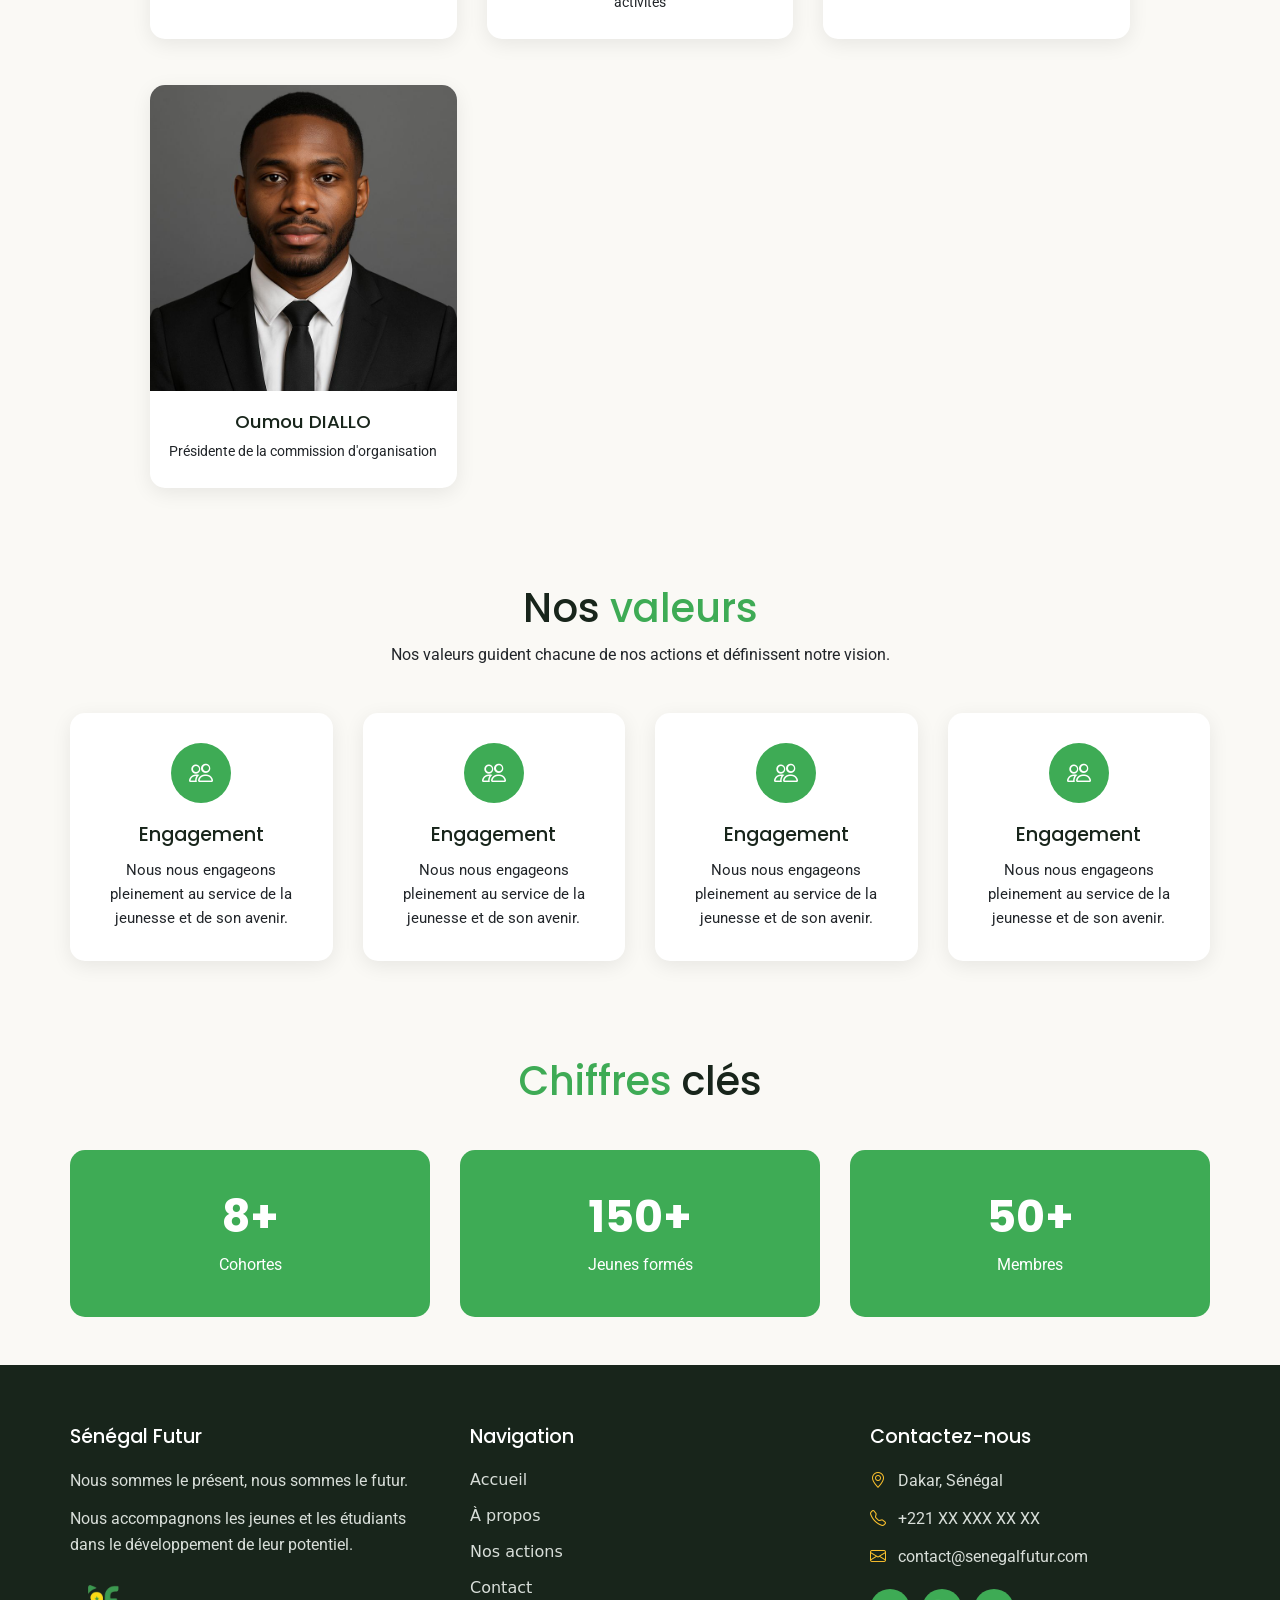
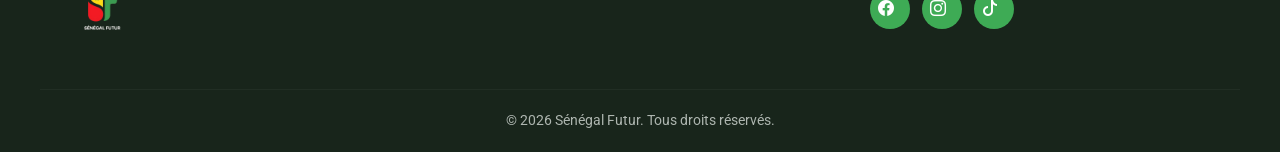
==== commit 5220fd50: "Java Script: activation du menu burger, dark mode/ light mode, changement de style du navbar au scro" ====
--- a/about.html
+++ b/about.html
@@ -140,15 +140,15 @@
                 <h2><span class="accent">Chiffres</span> clés</h2>
                 <div id="Chiffre-container">
                     <div class="Chiffre-child">
-                        <h3>08+</h3>
+                        <h3><span id="nbr1">0</span>+</h3>
                         <p>Cohortes</p>
                     </div>
                     <div class="Chiffre-child">
-                        <h3>150+</h3>
+                        <h3><span id="nbr2">0</span>+</h3>
                         <p>Jeunes formés</p>
                     </div>
                     <div class="Chiffre-child">
-                        <h3>55+</h3>
+                        <h3><span id="nbr3">0</span>+</h3>
                         <p>Membres</p>
                     </div>
                 </div>
--- a/css/style.css
+++ b/css/style.css
@@ -62,7 +62,6 @@
     z-index: 1000;
     width: 100%;
     background-color: var(--background-color);
-    border-bottom: 1px solid rgba(0, 0, 0, 0.08);
 }
 nav {
     width: 100%;
@@ -75,6 +74,10 @@
     display: flex;
     align-items: center;
     justify-content: space-between;
+}
+/* Changement de style du navbar au scroll */
+.navbar-scroll{
+    border-bottom: 1px solid rgba(0, 0, 0, 0.139);
 }
 .logo a {
     display: flex;
@@ -1232,10 +1235,18 @@
         padding: 20px;
         background-color: var(--card-color);
     }
-    /* On affiche le burger */
+    .menu li{
+        padding: 0.8rem 0;
+    }
     .menu-burger {
+        display: block;     /* On affiche le burger */
+    }
+
+    /* Activation du menu burger */
+    .menu.nav-active{
         display: block;
     }
+
     .btn-dark {
         margin-left: auto;
         margin-right: 10px;
@@ -1310,6 +1321,7 @@
     #container-pourquoi {
         flex-direction: column;
         gap: 20px;
+        margin: 0;
     }
     #container-pourquoi > div {
         width: 100%;
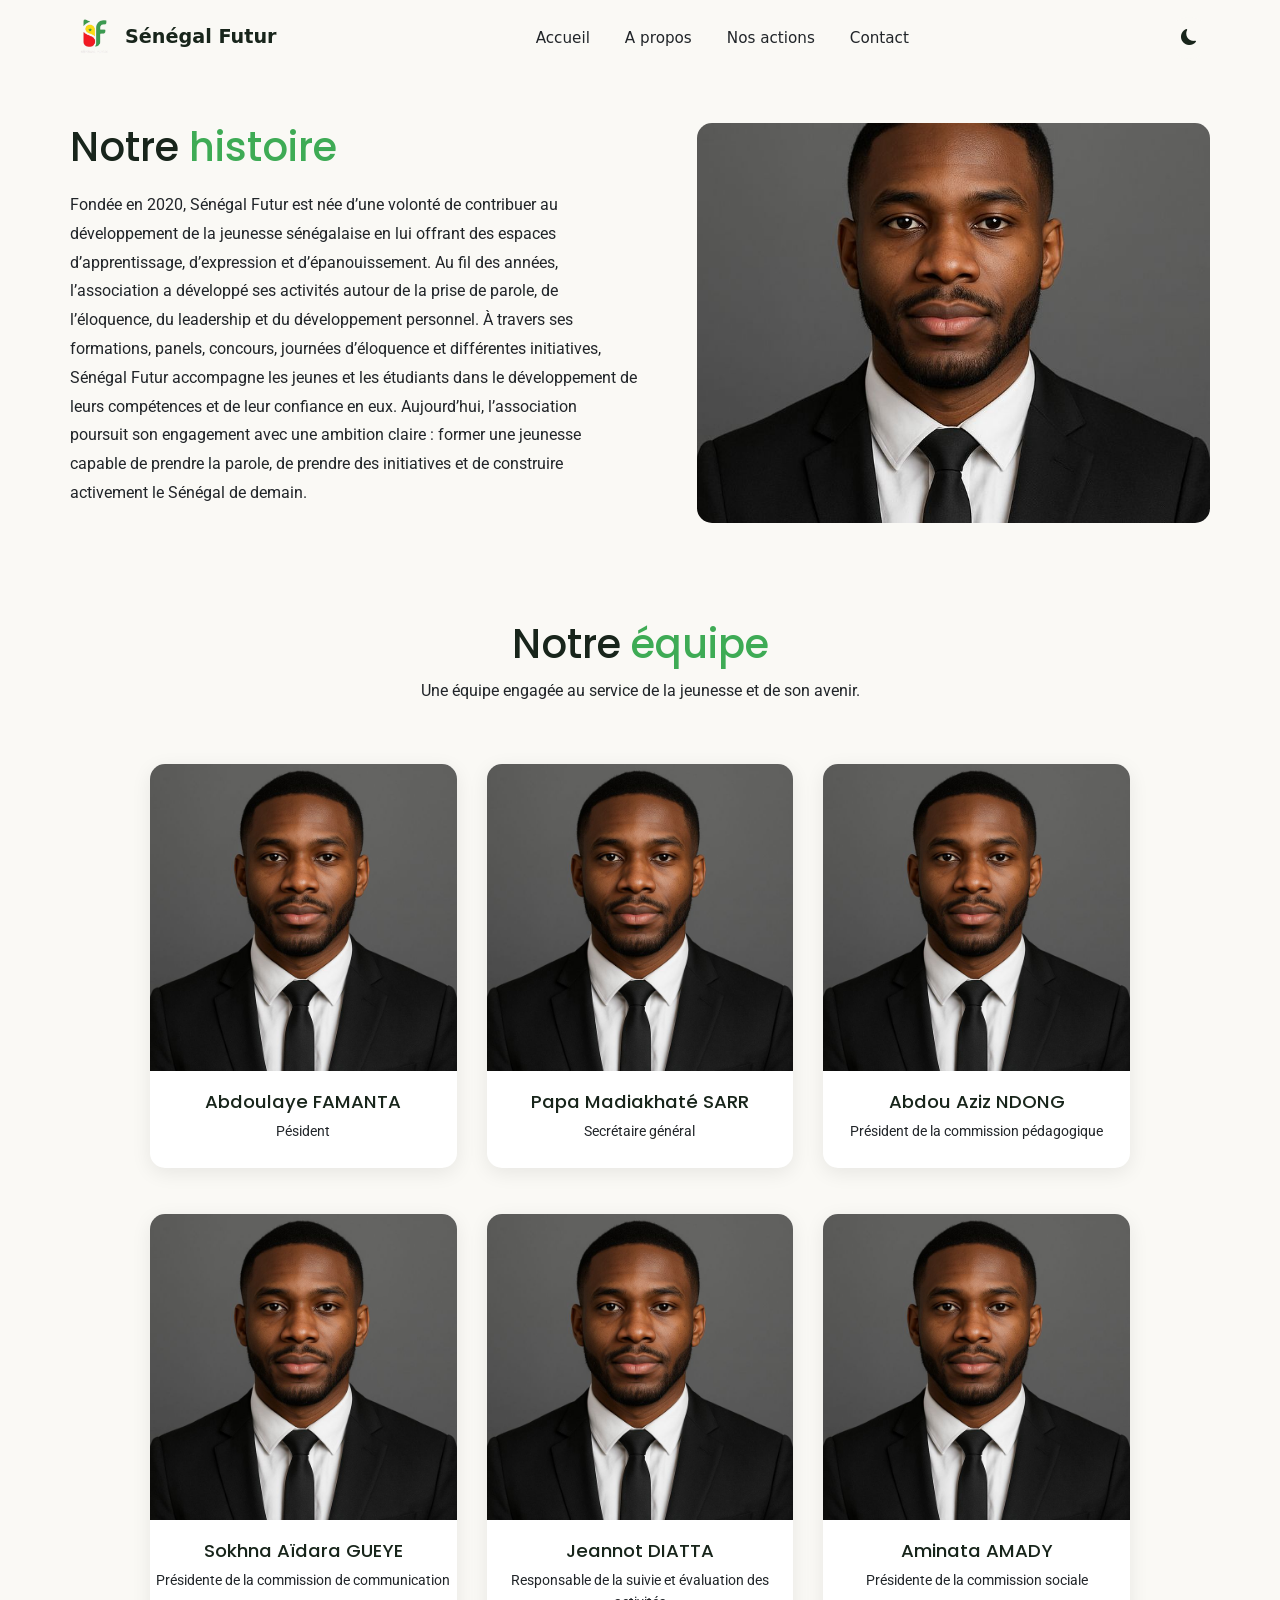
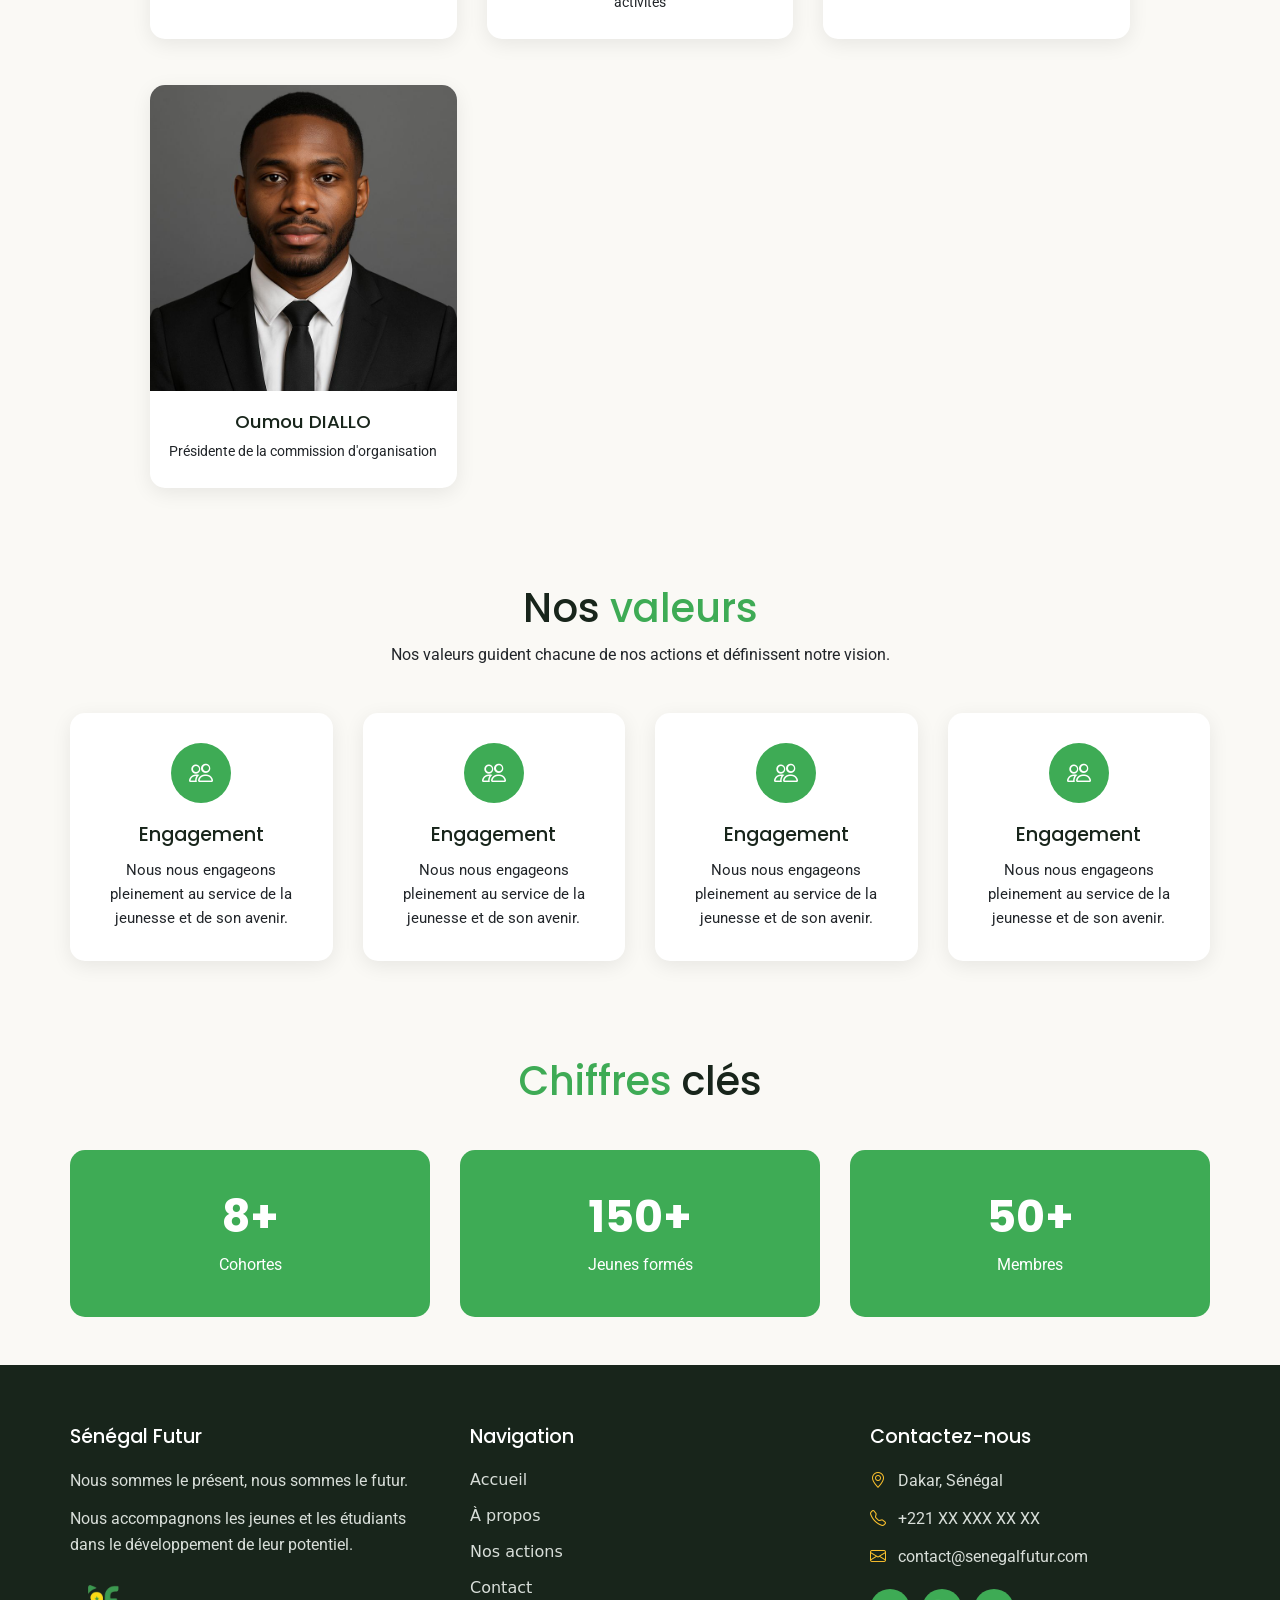
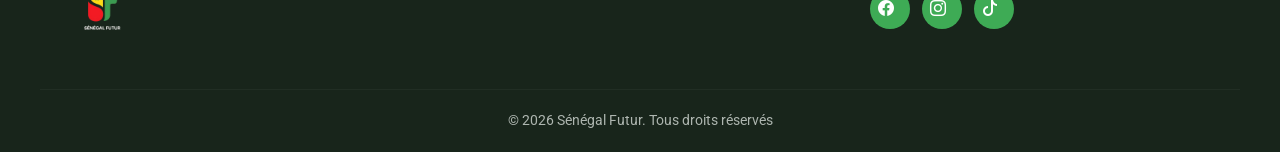
==== commit 731fdc4b: "Java script : animations fade in, slide in et zoom in, validation du formulaire et année dynamique" ====
--- a/about.html
+++ b/about.html
@@ -44,7 +44,7 @@
         <main>
             <!-- Section notre histoire -->
             <section class="py-5" id="histoire">
-                <div id="histoire-texte">
+                <div id="histoire-texte" class="slide-in-left">
                     <h2>Notre <span class="accent">histoire</span></h2>
                     <p>
                         Fondée en 2020, Sénégal Futur est née d’une volonté de contribuer au développement de la jeunesse sénégalaise en lui offrant 
@@ -56,7 +56,7 @@
                     </p>
                 </div>
                 <div id="histoire_img">
-                    <img src="images/koffi_Mensa.jpg" alt="Histoire de Sénégal Futur">
+                    <img src="images/koffi_Mensa.jpg" alt="Histoire de Sénégal Futur" class="slide-in-right">
                 </div>
             </section>
 
@@ -66,37 +66,37 @@
                 <h2>Notre <span class="accent">équipe</span></h2>
                 <p>Une équipe engagée au service de la jeunesse et de son avenir.</p>
                 <div id="equipe-container">
-                    <div class="equipe-child">
+                    <div class="equipe-child zoom-in">
                         <img src="images/koffi_Mensa.jpg" alt="Abdoulaye Famanta">
                         <h3>Abdoulaye FAMANTA</h3>
                         <p>Pésident</p>
                     </div>
-                    <div class="equipe-child">
+                    <div class="equipe-child zoom-in">
                         <img src="images/koffi_Mensa.jpg" alt="Papa Madiakhaté SARR">
                         <h3>Papa Madiakhaté SARR</h3>
                         <p>Secrétaire général</p>
                     </div>
-                    <div class="equipe-child">
+                    <div class="equipe-child zoom-in">
                         <img src="images/koffi_Mensa.jpg" alt="Abdou Aziz NDONG">
                         <h3>Abdou Aziz NDONG</h3>
                         <p>Président de la commission pédagogique</p>
                     </div>
-                    <div class="equipe-child">
+                    <div class="equipe-child zoom-in">
                         <img src="images/koffi_Mensa.jpg" alt="Sokhna Aïdara GUEYE">
                         <h3>Sokhna Aïdara GUEYE</h3>
                         <p>Présidente de la commission de communication</p>
                     </div>
-                    <div class="equipe-child">
+                    <div class="equipe-child zoom-in">
                         <img src="images/koffi_Mensa.jpg" alt="Jeannot DIATTA">
                         <h3>Jeannot DIATTA</h3>
                         <p>Responsable de la suivie et évaluation des activités</p>
                     </div>
-                    <div class="equipe-child">
+                    <div class="equipe-child zoom-in">
                         <img src="images/koffi_Mensa.jpg" alt="Aminata AMADY">
                         <h3>Aminata AMADY</h3>
                         <p>Présidente de la commission sociale</p>
                     </div>
-                    <div class="equipe-child">
+                    <div class="equipe-child zoom-in">
                         <img src="images/koffi_Mensa.jpg" alt="Oumou DIALLO">
                         <h3>Oumou DIALLO</h3>
                         <p>Présidente de la commission d'organisation</p>
@@ -112,22 +112,22 @@
                 </div>
 
                 <div id="valeur-container">
-                    <div class="valeur-child">
-                        <i class="bi bi-people"></i>
-                        <h3>Engagement</h3>
-                        <p>Nous nous engageons pleinement au service de la jeunesse et de son avenir.</p>
-                    </div>
-                    <div class="valeur-child">
-                        <i class="bi bi-people"></i>
-                        <h3>Engagement</h3>
-                        <p>Nous nous engageons pleinement au service de la jeunesse et de son avenir.</p>
-                    </div>
-                    <div class="valeur-child">
-                        <i class="bi bi-people"></i>
-                        <h3>Engagement</h3>
-                        <p>Nous nous engageons pleinement au service de la jeunesse et de son avenir.</p>
-                    </div>
-                    <div class="valeur-child">
+                    <div class="valeur-child fade-in">
+                        <i class="bi bi-people"></i>
+                        <h3>Engagement</h3>
+                        <p>Nous nous engageons pleinement au service de la jeunesse et de son avenir.</p>
+                    </div>
+                    <div class="valeur-child fade-in">
+                        <i class="bi bi-people"></i>
+                        <h3>Engagement</h3>
+                        <p>Nous nous engageons pleinement au service de la jeunesse et de son avenir.</p>
+                    </div>
+                    <div class="valeur-child fade-in">
+                        <i class="bi bi-people"></i>
+                        <h3>Engagement</h3>
+                        <p>Nous nous engageons pleinement au service de la jeunesse et de son avenir.</p>
+                    </div>
+                    <div class="valeur-child fade-in">
                         <i class="bi bi-people"></i>
                         <h3>Engagement</h3>
                         <p>Nous nous engageons pleinement au service de la jeunesse et de son avenir.</p>
@@ -139,15 +139,15 @@
             <section class="py-5" id="Chiffre-cles">
                 <h2><span class="accent">Chiffres</span> clés</h2>
                 <div id="Chiffre-container">
-                    <div class="Chiffre-child">
+                    <div class="Chiffre-child zoom-in">
                         <h3><span id="nbr1">0</span>+</h3>
                         <p>Cohortes</p>
                     </div>
-                    <div class="Chiffre-child">
+                    <div class="Chiffre-child zoom-in">
                         <h3><span id="nbr2">0</span>+</h3>
                         <p>Jeunes formés</p>
                     </div>
-                    <div class="Chiffre-child">
+                    <div class="Chiffre-child zoom-in">
                         <h3><span id="nbr3">0</span>+</h3>
                         <p>Membres</p>
                     </div>
@@ -158,7 +158,7 @@
         <footer>
             <div class="footer-container">
 
-                <div class="footer-column">
+                <div class="footer-column fade-in">
                     <h3>Sénégal Futur</h3>
                     <p>
                         Nous sommes le présent, nous sommes le futur.
@@ -170,7 +170,7 @@
                     <img src="images/logo_Senegal_Futur-removebg-preview.png" alt="Logo Sénégal Futur">
                 </div>
 
-                <div class="footer-column">
+                <div class="footer-column fade-in">
                     <h3>Navigation</h3>
                     <ul>
                         <li><a href="index.html">Accueil</a></li>
@@ -180,7 +180,7 @@
                     </ul>
                 </div>
 
-                <div class="footer-column">
+                <div class="footer-column fade-in">
                     <h3>Contactez-nous</h3>
                     <p><i class="bi bi-geo-alt"></i> Dakar, Sénégal</p>
                     <p><i class="bi bi-telephone"></i> +221 XX XXX XX XX</p>
@@ -195,8 +195,10 @@
 
             </div>
             <hr>
-            <div class="footer-bottom">
-                <p>© 2026 Sénégal Futur. Tous droits réservés.</p>
+            <div class="footer-bottom fade-in">
+                <p>
+                    © <span id="annee"></span> Sénégal Futur. Tous droits réservés
+                </p>
             </div>
 
             <!-- Bouton retour en haut -->
--- a/css/style.css
+++ b/css/style.css
@@ -1207,6 +1207,42 @@
 }
 
 
+/* ===== Animations fade-in, slide-in, zoom-in au scroll ===== */
+.fade-in{
+    opacity: 0;
+    transition: opacity 1s ease;
+}
+.fade-in.fade-in-active{
+    opacity: 1;
+}
+.slide-in-left{
+    opacity: 0;
+    transform: translatex(-50px);    /*50px a gauche*/
+    transition: all 1s ease;        /*all, toute les propriétés de la section*/
+}
+.slide-in-left.slide-in-left-active{
+    opacity: 1;
+    transform: translatex(0);
+}
+.slide-in-right{
+    opacity: 0;
+    transform: translatex(50px);    /*50px a droite*/
+    transition: all 1s ease;        /*all, toute les propriétés de la section*/
+}
+.slide-in-right.slide-in-right-active{
+    opacity: 1;
+    transform: translatex(0);
+}
+.zoom-in{
+    opacity: 0;
+    transform: scale(0.8);      /*réduit l'élément à 80% de sa taille*/
+    transition: all 1s ease;
+}
+.zoom-in.zoom-in-active{
+    opacity: 1;
+    transform: scale(1);        /*1, taille normale 100%*/
+}
+
 /* ===========================================================
 MEDIA QUERIES — Adaptations selon la taille de l'ecran
 =========================================================== */
